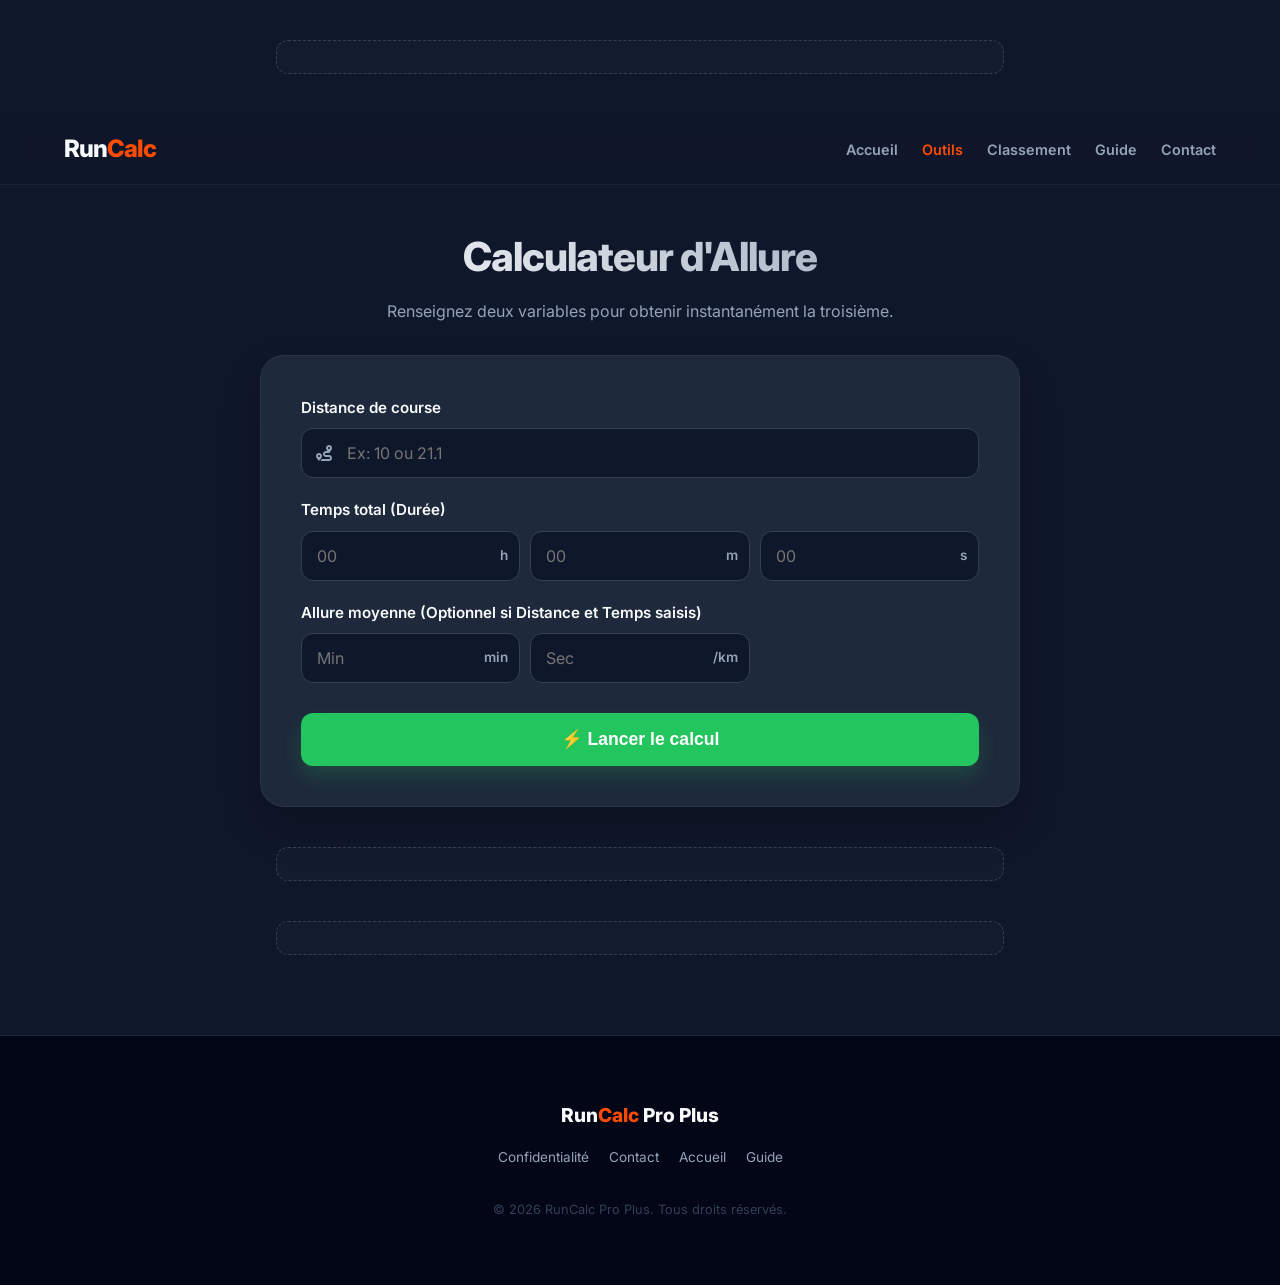
==== index.html @ 8fdcdc00 "Update index.html" ====
<!DOCTYPE html>
<html lang="fr">
<head>
    <meta charset="UTF-8">
    <meta name="viewport" content="width=device-width, initial-scale=1.0">
    <title>Calculateur d'Allure & Vitesse de Course | RunCalc Pro Plus</title>
    <meta name="description" content="Calculez instantanément votre allure de course (min/km), votre vitesse (km/h) et vos temps de passage du 5 km au marathon.">
    <link rel="preconnect" href="https://fonts.googleapis.com">
    <link rel="preconnect" href="https://fonts.gstatic.com" crossorigin>
    <link href="https://fonts.googleapis.com/css2?family=Inter:wght@400;600;800&display=swap" rel="stylesheet">
    <link rel="stylesheet" href="https://cdnjs.cloudflare.com/ajax/libs/font-awesome/6.5.1/css/all.min.css">
    
    <style>
        :root {
            --strava-orange: #FC4C02;
            --emerald: #22c55e;
            --slate-950: #0f172a;
            --slate-900: #1e293b;
            --slate-800: #334155;
            --slate-700: #475569;
            --slate-400: #94a3b8;
            --slate-50: #f8fafc;
            --glass: rgba(15, 23, 42, 0.8);
        }

        * {
            box-sizing: border-box;
            margin: 0;
            padding: 0;
        }

        body {
            font-family: 'Inter', sans-serif;
            background-color: var(--slate-950);
            color: var(--slate-50);
            line-height: 1.6;
            overflow-x: hidden;
        }

        /* --- NAVIGATION --- */
        nav {
            display: flex;
            justify-content: space-between;
            align-items: center;
            padding: 1rem 5%;
            background: var(--glass);
            backdrop-filter: blur(12px);
            border-bottom: 1px solid rgba(255, 255, 255, 0.05);
            position: sticky;
            top: 0;
            z-index: 1000;
        }

        .logo {
            font-size: 1.5rem;
            font-weight: 800;
            letter-spacing: -1px;
            cursor: pointer;
        }
        .logo span { color: var(--strava-orange); }

        .nav-links {
            display: flex;
            gap: 1.5rem;
        }

        .nav-links a {
            color: var(--slate-400);
            text-decoration: none;
            font-size: 0.9rem;
            font-weight: 600;
            transition: all 0.3s ease;
        }

        .nav-links a:hover, .nav-links a.active { color: var(--strava-orange); }

        /* --- CONTAINER PRINCIPAL --- */
        .container {
            max-width: 800px;
            margin: 40px auto;
            padding: 0 20px;
        }

        .page-header {
            text-align: center;
            margin-bottom: 30px;
        }

        .page-header h1 {
            font-size: 2.5rem;
            font-weight: 800;
            letter-spacing: -1px;
            margin-bottom: 10px;
            background: linear-gradient(to right, #fff, #94a3b8);
            -webkit-background-clip: text;
            -webkit-text-fill-color: transparent;
        }

        .page-header p {
            color: var(--slate-400);
        }

        /* --- CALCULATEUR CARD --- */
        .calc-card {
            background: var(--slate-900);
            padding: 2.5rem;
            border-radius: 24px;
            border: 1px solid rgba(255, 255, 255, 0.05);
            box-shadow: 0 20px 40px rgba(0, 0, 0, 0.2);
        }

        .form-group {
            margin-bottom: 20px;
        }

        .form-group label {
            display: block;
            font-weight: 600;
            margin-bottom: 8px;
            color: var(--slate-50);
            font-size: 0.95rem;
        }

        .input-wrapper {
            position: relative;
            display: flex;
            align-items: center;
        }

        .input-wrapper i {
            position: absolute;
            left: 15px;
            color: var(--slate-400);
        }

        .form-control {
            width: 100%;
            padding: 14px 14px 14px 45px;
            background: var(--slate-950);
            border: 1px solid var(--slate-800);
            border-radius: 12px;
            color: white;
            font-size: 1rem;
            font-family: inherit;
            transition: all 0.3s ease;
        }

        .form-control:focus {
            outline: none;
            border-color: var(--strava-orange);
            box-shadow: 0 0 0 3px rgba(252, 76, 2, 0.15);
        }

        .time-inputs {
            display: grid;
            grid-template-columns: repeat(3, 1fr);
            gap: 10px;
        }

        .time-box {
            position: relative;
        }

        .time-box input {
            padding-left: 15px;
        }

        .time-box span {
            position: absolute;
            right: 12px;
            top: 50%;
            transform: translateY(-50%);
            font-size: 0.85rem;
            color: var(--slate-400);
            font-weight: 600;
        }

        .btn-calc {
            width: 100%;
            padding: 16px;
            background: var(--emerald);
            color: white;
            border: none;
            border-radius: 12px;
            font-size: 1.1rem;
            font-weight: 700;
            cursor: pointer;
            transition: all 0.3s ease;
            box-shadow: 0 10px 20px rgba(34, 197, 94, 0.2);
            margin-top: 10px;
        }

        .btn-calc:hover {
            transform: translateY(-2px);
            box-shadow: 0 15px 25px rgba(34, 197, 94, 0.3);
        }

        /* --- RESULTATS --- */
        .results-box {
            margin-top: 30px;
            padding-top: 25px;
            border-top: 1px solid var(--slate-800);
            display: none;
        }

        .results-box.active {
            display: block;
            animation: fadeIn 0.5s ease-out;
        }

        @keyframes fadeIn {
            from { opacity: 0; transform: translateY(10px); }
            to { opacity: 1; transform: translateY(0); }
        }

        .results-title {
            font-size: 1.2rem;
            font-weight: 700;
            margin-bottom: 15px;
            color: var(--strava-orange);
            display: flex;
            align-items: center;
            gap: 8px;
        }

        .results-grid {
            display: grid;
            grid-template-columns: 1fr 1fr;
            gap: 15px;
        }

        .result-card {
            background: var(--slate-950);
            padding: 15px;
            border-radius: 14px;
            border: 1px solid rgba(255, 255, 255, 0.02);
            text-align: center;
        }

        .result-card .label {
            font-size: 0.85rem;
            color: var(--slate-400);
            margin-bottom: 5px;
        }

        .result-card .value {
            font-size: 1.6rem;
            font-weight: 800;
            color: white;
        }

        .result-card .value span {
            font-size: 0.9rem;
            color: var(--slate-400);
            font-weight: 400;
        }

        /* --- PUBLICITÉS INTEGRÉES --- */
        .ad-slot {
            margin: 2.5rem auto;
            text-align: center;
            padding: 1rem;
            background: rgba(255, 255, 255, 0.02);
            border: 1px dashed var(--slate-800);
            border-radius: 12px;
            max-width: 728px;
        }

        /* --- FOOTER --- */
        footer {
            margin-top: 5rem;
            padding: 4rem 20px;
            background: #020617;
            text-align: center;
            border-top: 1px solid var(--slate-900);
        }

        .footer-logo {
            font-size: 1.2rem;
            font-weight: 800;
            margin-bottom: 1rem;
        }
        .footer-logo span { color: var(--strava-orange); }

        .footer-links {
            display: flex;
            justify-content: center;
            gap: 20px;
            flex-wrap: wrap;
            margin-bottom: 2rem;
        }

        .footer-links a {
            color: var(--slate-400);
            text-decoration: none;
            font-size: 0.85rem;
        }

        .footer-links a:hover { color: white; }

        .copyright {
            font-size: 0.8rem;
            color: var(--slate-800);
        }
    </style>
</head>

<body>
    <div class="ad-slot">
        <script async src="https://pagead2.googlesyndication.com/pagead/js/adsbygoogle.js?client=ca-pub-9530999475279577" crossorigin="anonymous"></script>
        <ins class="adsbygoogle" style="display:block" data-ad-client="ca-pub-9530999475279577" data-ad-slot="5943686303" data-ad-format="auto" data-full-width-responsive="true"></ins>
        <script>(adsbygoogle = window.adsbygoogle || []).push({});</script>
    </div>

    <nav>
        <div class="logo" onclick="window.location.href='index.html'">Run<span>Calc</span></div>
        <div class="nav-links">
            <a href="index.html">Accueil</a>
            <a href="runcalc.html" class="active">Outils</a>
            <a href="temps.html">Classement</a>
            <a href="running-guide.html">Guide</a>
            <a href="contact.html">Contact</a>
        </div>
    </nav>

    <div class="container">
        <div class="page-header">
            <h1>Calculateur d'Allure</h1>
            <p>Renseignez deux variables pour obtenir instantanément la troisième.</p>
        </div>

        <div class="calc-card">
            <div class="form-group">
                <label for="distance">Distance de course</label>
                <div class="input-wrapper">
                    <i class="fa-solid fa-route"></i>
                    <input type="number" id="distance" step="0.01" class="form-control" placeholder="Ex: 10 ou 21.1">
                </div>
            </div>

            <div class="form-group">
                <label>Temps total (Durée)</label>
                <div class="time-inputs">
                    <div class="time-box">
                        <input type="number" id="hours" min="0" class="form-control" placeholder="00">
                        <span>h</span>
                    </div>
                    <div class="time-box">
                        <input type="number" id="minutes" min="0" max="59" class="form-control" placeholder="00">
                        <span>m</span>
                    </div>
                    <div class="time-box">
                        <input type="number" id="seconds" min="0" max="59" class="form-control" placeholder="00">
                        <span>s</span>
                    </div>
                </div>
            </div>

            <div class="form-group">
                <label>Allure moyenne (Optionnel si Distance et Temps saisis)</label>
                <div class="time-inputs">
                    <div class="time-box" style="grid-column: span 1.5;">
                        <input type="number" id="paceMin" min="0" class="form-control" placeholder="Min">
                        <span>min</span>
                    </div>
                    <div class="time-box" style="grid-column: span 1.5;">
                        <input type="number" id="paceSec" min="0" max="59" class="form-control" placeholder="Sec">
                        <span>/km</span>
                    </div>
                </div>
            </div>

            <button class="btn-calc" onclick="calculateRunningData()">⚡ Lancer le calcul</button>

            <div class="results-box" id="resultsBox">
                <div class="results-title"><i class="fa-solid fa-square-poll-vertical"></i> Vos Analyses de Course</div>
                <div class="results-grid">
                    <div class="result-card">
                        <div class="label">Vitesse Moyenne</div>
                        <div class="value" id="resSpeed">- <span>km/h</span></div>
                    </div>
                    <div class="result-card">
                        <div class="label">Allure Exacte</div>
                        <div class="value" id="resPace">- <span>/km</span></div>
                    </div>
                </div>
            </div>
        </div>
    </div>

    <div class="ad-slot">
        <ins class="adsbygoogle" style="display:block" data-ad-client="ca-pub-9530999475279577" data-ad-slot="3976528740" data-ad-format="auto" data-full-width-responsive="true"></ins>
        <script>(adsbygoogle = window.adsbygoogle || []).push({});</script>
    </div>

    <div class="ad-slot">
        <ins class="adsbygoogle" style="display:block" data-ad-client="ca-pub-9530999475279577" data-ad-slot="3125951274" data-ad-format="auto" data-full-width-responsive="true"></ins>
        <script>(adsbygoogle = window.adsbygoogle || []).push({});</script>
    </div>

    <footer>
        <div class="footer-logo">Run<span>Calc</span> Pro Plus</div>
        <div class="footer-links">
            <a href="confidentialite.html">Confidentialité</a>
            <a href="contact.html">Contact</a>
            <a href="index.html">Accueil</a>
            <a href="running-guide.html">Guide</a>
        </div>
        <p class="copyright">© 2026 RunCalc Pro Plus. Tous droits réservés.</p>
    </footer>

    <script>
        function calculateRunningData() {
            const distance = parseFloat(document.getElementById('distance').value);
            const h = parseInt(document.getElementById('hours').value) || 0;
            const m = parseInt(document.getElementById('minutes').value) || 0;
            const s = parseInt(document.getElementById('seconds').value) || 0;
            
            const pMin = parseInt(document.getElementById('paceMin').value) || 0;
            const pSec = parseInt(document.getElementById('paceSec').value) || 0;

            const totalSeconds = (h * 3600) + (m * 60) + s;
            const paceInSeconds = (pMin * 60) + pSec;

            let finalSpeed = 0;
            let finalPaceStr = "";

            // Cas 1 : Calcul de l'allure et de la vitesse à partir du Temps et de la Distance
            if (distance > 0 && totalSeconds > 0) {
                const speed = (distance / (totalSeconds / 3600));
                const secondsPerKm = totalSeconds / distance;
                const minPart = Math.floor(secondsPerKm / 60);
                const secPart = Math.round(secondsPerKm % 60).toString().padStart(2, '0');

                finalSpeed = speed.toFixed(2);
                finalPaceStr = `${minPart}:${secPart}`;
            } 
            // Cas 2 : Calcul du temps à partir de la distance et de l'allure
            else if (distance > 0 && paceInSeconds > 0) {
                const calculatedSeconds = distance * paceInSeconds;
                const speed = 3600 / paceInSeconds;

                const resH = Math.floor(calculatedSeconds / 3600);
                const resM = Math.floor((calculatedSeconds % 3600) / 60);
                const resS = Math.round(calculatedSeconds % 60);

                document.getElementById('hours').value = resH || "";
                document.getElementById('minutes').value = resM || "";
                document.getElementById('seconds').value = resS || "";

                finalSpeed = speed.toFixed(2);
                finalPaceStr = `${pMin}:${pSec.toString().padStart(2, '0')}`;
            }
            // Cas 3 : Calcul de la distance à partir du temps et de l'allure
            else if (totalSeconds > 0 && paceInSeconds > 0) {
                const calculatedDist = totalSeconds / paceInSeconds;
                const speed = 3600 / paceInSeconds;

                document.getElementById('distance').value = calculatedDist.toFixed(2);
                finalSpeed = speed.toFixed(2);
                finalPaceStr = `${pMin}:${pSec.toString().padStart(2, '0')}`;
            } else {
                alert("Veuillez remplir au moins deux critères (ex: Distance et Temps).");
                return;
            }

            // Affichage des résultats dynamiques
            document.getElementById('resSpeed').innerHTML = `${finalSpeed} <span>km/h</span>`;
            document.getElementById('resPace').innerHTML = `${finalPaceStr} <span>min/km</span>`;
            document.getElementById('resultsBox').classList.add('active');
        }
    </script>
</body>
</html>
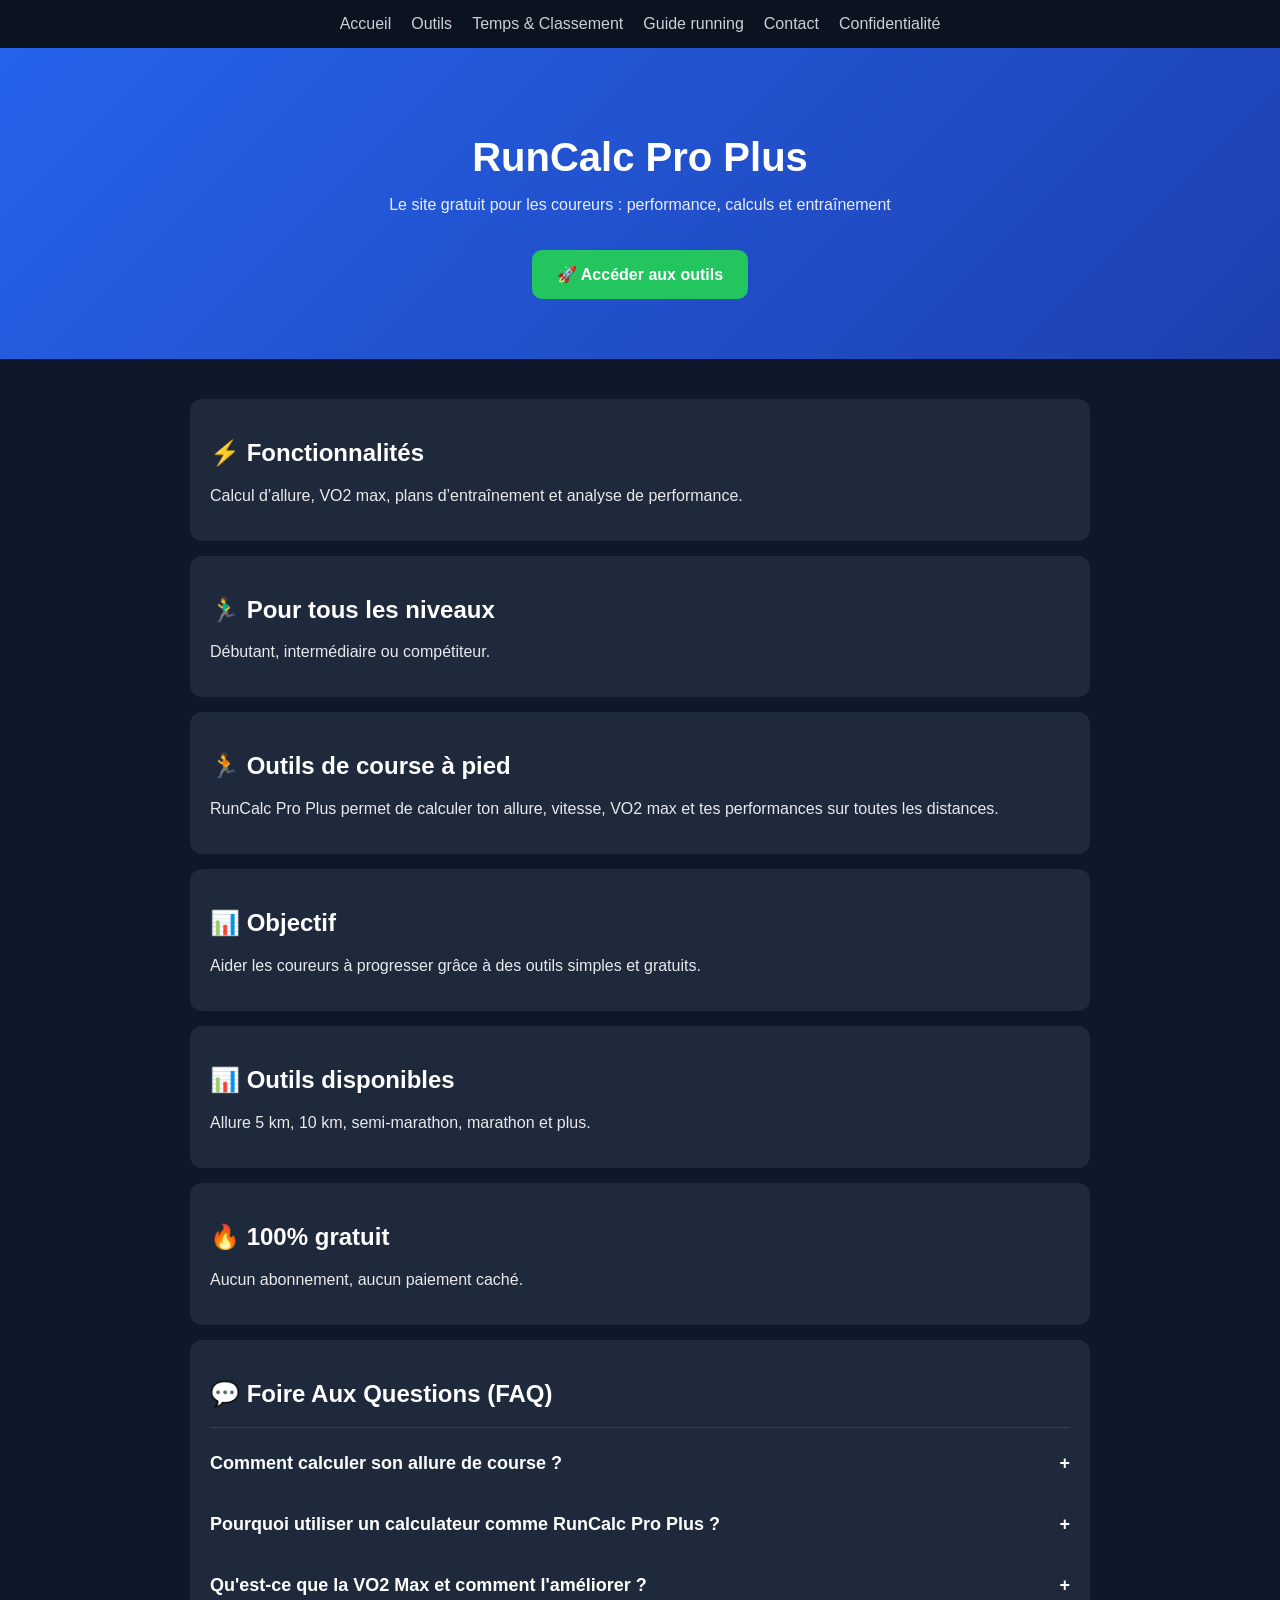
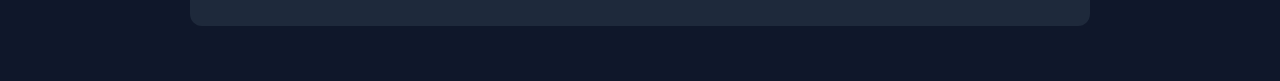
==== commit a0dec0c4: "Update index.html" ====
--- a/index.html
+++ b/index.html
@@ -1,474 +1,218 @@
 <!DOCTYPE html>
 <html lang="fr">
+
 <head>
-    <meta charset="UTF-8">
-    <meta name="viewport" content="width=device-width, initial-scale=1.0">
-    <title>Calculateur d'Allure & Vitesse de Course | RunCalc Pro Plus</title>
-    <meta name="description" content="Calculez instantanément votre allure de course (min/km), votre vitesse (km/h) et vos temps de passage du 5 km au marathon.">
-    <link rel="preconnect" href="https://fonts.googleapis.com">
-    <link rel="preconnect" href="https://fonts.gstatic.com" crossorigin>
-    <link href="https://fonts.googleapis.com/css2?family=Inter:wght@400;600;800&display=swap" rel="stylesheet">
-    <link rel="stylesheet" href="https://cdnjs.cloudflare.com/ajax/libs/font-awesome/6.5.1/css/all.min.css">
-    
-    <style>
-        :root {
-            --strava-orange: #FC4C02;
-            --emerald: #22c55e;
-            --slate-950: #0f172a;
-            --slate-900: #1e293b;
-            --slate-800: #334155;
-            --slate-700: #475569;
-            --slate-400: #94a3b8;
-            --slate-50: #f8fafc;
-            --glass: rgba(15, 23, 42, 0.8);
-        }
-
-        * {
-            box-sizing: border-box;
-            margin: 0;
-            padding: 0;
-        }
-
-        body {
-            font-family: 'Inter', sans-serif;
-            background-color: var(--slate-950);
-            color: var(--slate-50);
-            line-height: 1.6;
-            overflow-x: hidden;
-        }
-
-        /* --- NAVIGATION --- */
-        nav {
-            display: flex;
-            justify-content: space-between;
-            align-items: center;
-            padding: 1rem 5%;
-            background: var(--glass);
-            backdrop-filter: blur(12px);
-            border-bottom: 1px solid rgba(255, 255, 255, 0.05);
-            position: sticky;
-            top: 0;
-            z-index: 1000;
-        }
-
-        .logo {
-            font-size: 1.5rem;
-            font-weight: 800;
-            letter-spacing: -1px;
-            cursor: pointer;
-        }
-        .logo span { color: var(--strava-orange); }
-
-        .nav-links {
-            display: flex;
-            gap: 1.5rem;
-        }
-
-        .nav-links a {
-            color: var(--slate-400);
-            text-decoration: none;
-            font-size: 0.9rem;
-            font-weight: 600;
-            transition: all 0.3s ease;
-        }
-
-        .nav-links a:hover, .nav-links a.active { color: var(--strava-orange); }
-
-        /* --- CONTAINER PRINCIPAL --- */
-        .container {
-            max-width: 800px;
-            margin: 40px auto;
-            padding: 0 20px;
-        }
-
-        .page-header {
-            text-align: center;
-            margin-bottom: 30px;
-        }
-
-        .page-header h1 {
-            font-size: 2.5rem;
-            font-weight: 800;
-            letter-spacing: -1px;
-            margin-bottom: 10px;
-            background: linear-gradient(to right, #fff, #94a3b8);
-            -webkit-background-clip: text;
-            -webkit-text-fill-color: transparent;
-        }
-
-        .page-header p {
-            color: var(--slate-400);
-        }
-
-        /* --- CALCULATEUR CARD --- */
-        .calc-card {
-            background: var(--slate-900);
-            padding: 2.5rem;
-            border-radius: 24px;
-            border: 1px solid rgba(255, 255, 255, 0.05);
-            box-shadow: 0 20px 40px rgba(0, 0, 0, 0.2);
-        }
-
-        .form-group {
-            margin-bottom: 20px;
-        }
-
-        .form-group label {
-            display: block;
-            font-weight: 600;
-            margin-bottom: 8px;
-            color: var(--slate-50);
-            font-size: 0.95rem;
-        }
-
-        .input-wrapper {
-            position: relative;
-            display: flex;
-            align-items: center;
-        }
-
-        .input-wrapper i {
-            position: absolute;
-            left: 15px;
-            color: var(--slate-400);
-        }
-
-        .form-control {
-            width: 100%;
-            padding: 14px 14px 14px 45px;
-            background: var(--slate-950);
-            border: 1px solid var(--slate-800);
-            border-radius: 12px;
-            color: white;
-            font-size: 1rem;
-            font-family: inherit;
-            transition: all 0.3s ease;
-        }
-
-        .form-control:focus {
-            outline: none;
-            border-color: var(--strava-orange);
-            box-shadow: 0 0 0 3px rgba(252, 76, 2, 0.15);
-        }
-
-        .time-inputs {
-            display: grid;
-            grid-template-columns: repeat(3, 1fr);
-            gap: 10px;
-        }
-
-        .time-box {
-            position: relative;
-        }
-
-        .time-box input {
-            padding-left: 15px;
-        }
-
-        .time-box span {
-            position: absolute;
-            right: 12px;
-            top: 50%;
-            transform: translateY(-50%);
-            font-size: 0.85rem;
-            color: var(--slate-400);
-            font-weight: 600;
-        }
-
-        .btn-calc {
-            width: 100%;
-            padding: 16px;
-            background: var(--emerald);
-            color: white;
-            border: none;
-            border-radius: 12px;
-            font-size: 1.1rem;
-            font-weight: 700;
-            cursor: pointer;
-            transition: all 0.3s ease;
-            box-shadow: 0 10px 20px rgba(34, 197, 94, 0.2);
-            margin-top: 10px;
-        }
-
-        .btn-calc:hover {
-            transform: translateY(-2px);
-            box-shadow: 0 15px 25px rgba(34, 197, 94, 0.3);
-        }
-
-        /* --- RESULTATS --- */
-        .results-box {
-            margin-top: 30px;
-            padding-top: 25px;
-            border-top: 1px solid var(--slate-800);
-            display: none;
-        }
-
-        .results-box.active {
-            display: block;
-            animation: fadeIn 0.5s ease-out;
-        }
-
-        @keyframes fadeIn {
-            from { opacity: 0; transform: translateY(10px); }
-            to { opacity: 1; transform: translateY(0); }
-        }
-
-        .results-title {
-            font-size: 1.2rem;
-            font-weight: 700;
-            margin-bottom: 15px;
-            color: var(--strava-orange);
-            display: flex;
-            align-items: center;
-            gap: 8px;
-        }
-
-        .results-grid {
-            display: grid;
-            grid-template-columns: 1fr 1fr;
-            gap: 15px;
-        }
-
-        .result-card {
-            background: var(--slate-950);
-            padding: 15px;
-            border-radius: 14px;
-            border: 1px solid rgba(255, 255, 255, 0.02);
-            text-align: center;
-        }
-
-        .result-card .label {
-            font-size: 0.85rem;
-            color: var(--slate-400);
-            margin-bottom: 5px;
-        }
-
-        .result-card .value {
-            font-size: 1.6rem;
-            font-weight: 800;
-            color: white;
-        }
-
-        .result-card .value span {
-            font-size: 0.9rem;
-            color: var(--slate-400);
-            font-weight: 400;
-        }
-
-        /* --- PUBLICITÉS INTEGRÉES --- */
-        .ad-slot {
-            margin: 2.5rem auto;
-            text-align: center;
-            padding: 1rem;
-            background: rgba(255, 255, 255, 0.02);
-            border: 1px dashed var(--slate-800);
-            border-radius: 12px;
-            max-width: 728px;
-        }
-
-        /* --- FOOTER --- */
-        footer {
-            margin-top: 5rem;
-            padding: 4rem 20px;
-            background: #020617;
-            text-align: center;
-            border-top: 1px solid var(--slate-900);
-        }
-
-        .footer-logo {
-            font-size: 1.2rem;
-            font-weight: 800;
-            margin-bottom: 1rem;
-        }
-        .footer-logo span { color: var(--strava-orange); }
-
-        .footer-links {
-            display: flex;
-            justify-content: center;
-            gap: 20px;
-            flex-wrap: wrap;
-            margin-bottom: 2rem;
-        }
-
-        .footer-links a {
-            color: var(--slate-400);
-            text-decoration: none;
-            font-size: 0.85rem;
-        }
-
-        .footer-links a:hover { color: white; }
-
-        .copyright {
-            font-size: 0.8rem;
-            color: var(--slate-800);
-        }
-    </style>
+<meta charset="UTF-8">
+<meta name="viewport" content="width=device-width, initial-scale=1.0">
+
+<title>Calcul allure running 5 km, 10 km, semi-marathon - VO2 max & entraînement | RunCalc Pro Plus</title>
+
+<meta name="description" content="RunCalc Pro Plus : calcule ton allure, vitesse, VO2 max, temps sur 5 km, 10 km, semi-marathon et marathon. Outils gratuits pour coureurs.">
+
+<meta name="keywords" content="running, allure course, 5 km, 10 km, semi marathon, marathon, VO2 max">
+
+<meta name="author" content="RunCalc Pro Plus">
+
+<meta property="og:title" content="RunCalc Pro Plus">
+<meta property="og:description" content="Outils gratuits pour coureurs : allure, vitesse, VO2 max">
+<meta property="og:type" content="website">
+
+<link rel="canonical" href="https://runcalcfr.github.io/">
+
+<script async src="https://pagead2.googlesyndication.com/pagead/js/adsbygoogle.js?client=ca-pub-9530999475279577"
+crossorigin="anonymous"></script>
+
+<ins class="adsbygoogle"
+     style="display:block"
+     data-ad-client="ca-pub-9530999475279577"
+     data-ad-slot="5943686303"
+     data-ad-format="auto"
+     data-full-width-responsive="true"></ins>
+
+<script>
+     (adsbygoogle = window.adsbygoogle || []).push({});
+</script>
+
+<style>
+body{
+font-family: Arial;
+margin:0;
+background:#0f172a;
+color:white;
+}
+
+header{
+padding:60px 20px;
+text-align:center;
+background:linear-gradient(135deg,#2563eb,#1e40af);
+}
+
+h1{font-size:40px;margin-bottom:10px;}
+p{opacity:0.9}
+
+.btn{
+display:inline-block;
+margin-top:20px;
+padding:15px 25px;
+background:#22c55e;
+color:white;
+text-decoration:none;
+border-radius:10px;
+font-weight:bold;
+}
+
+section{
+padding:40px 20px;
+max-width:900px;
+margin:auto;
+}
+
+.card{
+background:#1e293b;
+padding:20px;
+border-radius:12px;
+margin-bottom:15px;
+}
+
+nav{
+display:flex;
+justify-content:center;
+gap:20px;
+padding:15px;
+background:#0b1220;
+position:sticky;
+top:0;
+}
+
+nav a{
+color:white;
+text-decoration:none;
+opacity:0.8;
+}
+
+nav a:hover{
+opacity:1;
+}
+
+/* Style simple et propre pour la FAQ sans casser ton site */
+.faq-btn {
+width: 100%;
+background: none;
+border: none;
+color: white;
+text-align: left;
+font-size: 18px;
+font-weight: bold;
+padding: 10px 0;
+cursor: pointer;
+display: flex;
+justify-content: space-between;
+}
+.faq-content {
+max-height: 0;
+overflow: hidden;
+transition: max-height 0.2s ease-out;
+color: #cbd5e1;
+margin-top: 5px;
+}
+</style>
+
 </head>
 
 <body>
-    <div class="ad-slot">
-        <script async src="https://pagead2.googlesyndication.com/pagead/js/adsbygoogle.js?client=ca-pub-9530999475279577" crossorigin="anonymous"></script>
-        <ins class="adsbygoogle" style="display:block" data-ad-client="ca-pub-9530999475279577" data-ad-slot="5943686303" data-ad-format="auto" data-full-width-responsive="true"></ins>
-        <script>(adsbygoogle = window.adsbygoogle || []).push({});</script>
-    </div>
-
-    <nav>
-        <div class="logo" onclick="window.location.href='index.html'">Run<span>Calc</span></div>
-        <div class="nav-links">
-            <a href="index.html">Accueil</a>
-            <a href="runcalc.html" class="active">Outils</a>
-            <a href="temps.html">Classement</a>
-            <a href="running-guide.html">Guide</a>
-            <a href="contact.html">Contact</a>
-        </div>
-    </nav>
-
-    <div class="container">
-        <div class="page-header">
-            <h1>Calculateur d'Allure</h1>
-            <p>Renseignez deux variables pour obtenir instantanément la troisième.</p>
-        </div>
-
-        <div class="calc-card">
-            <div class="form-group">
-                <label for="distance">Distance de course</label>
-                <div class="input-wrapper">
-                    <i class="fa-solid fa-route"></i>
-                    <input type="number" id="distance" step="0.01" class="form-control" placeholder="Ex: 10 ou 21.1">
-                </div>
-            </div>
-
-            <div class="form-group">
-                <label>Temps total (Durée)</label>
-                <div class="time-inputs">
-                    <div class="time-box">
-                        <input type="number" id="hours" min="0" class="form-control" placeholder="00">
-                        <span>h</span>
-                    </div>
-                    <div class="time-box">
-                        <input type="number" id="minutes" min="0" max="59" class="form-control" placeholder="00">
-                        <span>m</span>
-                    </div>
-                    <div class="time-box">
-                        <input type="number" id="seconds" min="0" max="59" class="form-control" placeholder="00">
-                        <span>s</span>
-                    </div>
-                </div>
-            </div>
-
-            <div class="form-group">
-                <label>Allure moyenne (Optionnel si Distance et Temps saisis)</label>
-                <div class="time-inputs">
-                    <div class="time-box" style="grid-column: span 1.5;">
-                        <input type="number" id="paceMin" min="0" class="form-control" placeholder="Min">
-                        <span>min</span>
-                    </div>
-                    <div class="time-box" style="grid-column: span 1.5;">
-                        <input type="number" id="paceSec" min="0" max="59" class="form-control" placeholder="Sec">
-                        <span>/km</span>
-                    </div>
-                </div>
-            </div>
-
-            <button class="btn-calc" onclick="calculateRunningData()">⚡ Lancer le calcul</button>
-
-            <div class="results-box" id="resultsBox">
-                <div class="results-title"><i class="fa-solid fa-square-poll-vertical"></i> Vos Analyses de Course</div>
-                <div class="results-grid">
-                    <div class="result-card">
-                        <div class="label">Vitesse Moyenne</div>
-                        <div class="value" id="resSpeed">- <span>km/h</span></div>
-                    </div>
-                    <div class="result-card">
-                        <div class="label">Allure Exacte</div>
-                        <div class="value" id="resPace">- <span>/km</span></div>
-                    </div>
-                </div>
-            </div>
-        </div>
-    </div>
-
-    <div class="ad-slot">
-        <ins class="adsbygoogle" style="display:block" data-ad-client="ca-pub-9530999475279577" data-ad-slot="3976528740" data-ad-format="auto" data-full-width-responsive="true"></ins>
-        <script>(adsbygoogle = window.adsbygoogle || []).push({});</script>
-    </div>
-
-    <div class="ad-slot">
-        <ins class="adsbygoogle" style="display:block" data-ad-client="ca-pub-9530999475279577" data-ad-slot="3125951274" data-ad-format="auto" data-full-width-responsive="true"></ins>
-        <script>(adsbygoogle = window.adsbygoogle || []).push({});</script>
-    </div>
-
-    <footer>
-        <div class="footer-logo">Run<span>Calc</span> Pro Plus</div>
-        <div class="footer-links">
-            <a href="confidentialite.html">Confidentialité</a>
-            <a href="contact.html">Contact</a>
-            <a href="index.html">Accueil</a>
-            <a href="running-guide.html">Guide</a>
-        </div>
-        <p class="copyright">© 2026 RunCalc Pro Plus. Tous droits réservés.</p>
-    </footer>
-
-    <script>
-        function calculateRunningData() {
-            const distance = parseFloat(document.getElementById('distance').value);
-            const h = parseInt(document.getElementById('hours').value) || 0;
-            const m = parseInt(document.getElementById('minutes').value) || 0;
-            const s = parseInt(document.getElementById('seconds').value) || 0;
-            
-            const pMin = parseInt(document.getElementById('paceMin').value) || 0;
-            const pSec = parseInt(document.getElementById('paceSec').value) || 0;
-
-            const totalSeconds = (h * 3600) + (m * 60) + s;
-            const paceInSeconds = (pMin * 60) + pSec;
-
-            let finalSpeed = 0;
-            let finalPaceStr = "";
-
-            // Cas 1 : Calcul de l'allure et de la vitesse à partir du Temps et de la Distance
-            if (distance > 0 && totalSeconds > 0) {
-                const speed = (distance / (totalSeconds / 3600));
-                const secondsPerKm = totalSeconds / distance;
-                const minPart = Math.floor(secondsPerKm / 60);
-                const secPart = Math.round(secondsPerKm % 60).toString().padStart(2, '0');
-
-                finalSpeed = speed.toFixed(2);
-                finalPaceStr = `${minPart}:${secPart}`;
-            } 
-            // Cas 2 : Calcul du temps à partir de la distance et de l'allure
-            else if (distance > 0 && paceInSeconds > 0) {
-                const calculatedSeconds = distance * paceInSeconds;
-                const speed = 3600 / paceInSeconds;
-
-                const resH = Math.floor(calculatedSeconds / 3600);
-                const resM = Math.floor((calculatedSeconds % 3600) / 60);
-                const resS = Math.round(calculatedSeconds % 60);
-
-                document.getElementById('hours').value = resH || "";
-                document.getElementById('minutes').value = resM || "";
-                document.getElementById('seconds').value = resS || "";
-
-                finalSpeed = speed.toFixed(2);
-                finalPaceStr = `${pMin}:${pSec.toString().padStart(2, '0')}`;
-            }
-            // Cas 3 : Calcul de la distance à partir du temps et de l'allure
-            else if (totalSeconds > 0 && paceInSeconds > 0) {
-                const calculatedDist = totalSeconds / paceInSeconds;
-                const speed = 3600 / paceInSeconds;
-
-                document.getElementById('distance').value = calculatedDist.toFixed(2);
-                finalSpeed = speed.toFixed(2);
-                finalPaceStr = `${pMin}:${pSec.toString().padStart(2, '0')}`;
-            } else {
-                alert("Veuillez remplir au moins deux critères (ex: Distance et Temps).");
-                return;
-            }
-
-            // Affichage des résultats dynamiques
-            document.getElementById('resSpeed').innerHTML = `${finalSpeed} <span>km/h</span>`;
-            document.getElementById('resPace').innerHTML = `${finalPaceStr} <span>min/km</span>`;
-            document.getElementById('resultsBox').classList.add('active');
-        }
-    </script>
-</body>
-</html>
+<script async src="https://pagead2.googlesyndication.com/pagead/js/adsbygoogle.js?client=ca-pub-9530999475279577"
+     crossorigin="anonymous"></script>
+
+<ins class="adsbygoogle"
+     style="display:block"
+     data-ad-client="ca-pub-9530999475279577"
+     data-ad-slot="3976528740"
+     data-ad-format="auto"
+     data-full-width-responsive="true"></ins>
+
+<script>
+     (adsbygoogle = window.adsbygoogle || []).push({});
+</script>
+
+<nav>
+  <a href="index.html">Accueil</a>
+  <a href="runcalc.html">Outils</a>
+  <a href="temps.html">Temps & Classement</a>
+  <a href="running-guide.html">Guide running</a>
+  <a href="contact.html">Contact</a>
+  <a href="confidentialite.html">Confidentialité</a>
+</nav>
+
+<header>
+<h1>RunCalc Pro Plus</h1>
+<p>Le site gratuit pour les coureurs : performance, calculs et entraînement</p>
+
+<a class="btn" href="runcalc.html">🚀 Accéder aux outils</a>
+</header>
+
+<section>
+<div class="card">
+<h2>⚡ Fonctionnalités</h2>
+<p>Calcul d’allure, VO2 max, plans d’entraînement et analyse de performance.</p>
+</div>
+
+<div class="card">
+<h2>🏃‍♂️ Pour tous les niveaux</h2>
+<p>Débutant, intermédiaire ou compétiteur.</p>
+</div>
+
+<div class="card">
+<h2>🏃 Outils de course à pied</h2>
+<p>
+RunCalc Pro Plus permet de calculer ton allure, vitesse, VO2 max et tes performances sur toutes les distances.
+</p>
+</div>
+
+<div class="card">
+<h2>📊 Objectif</h2>
+<p>
+Aider les coureurs à progresser grâce à des outils simples et gratuits.
+</p>
+</div>     
+
+<ins class="adsbygoogle"
+style="display:block"
+data-ad-client="ca-pub-9530999475279577"
+data-ad-slot="7452209090"
+data-ad-format="auto"
+data-full-width-responsive="true"></ins>
+<script>
+(adsbygoogle = window.adsbygoogle || []).push({});
+</script>
+
+<div class="card">
+<h2>📊 Outils disponibles</h2>
+<p>Allure 5 km, 10 km, semi-marathon, marathon et plus.</p>
+</div>
+
+<div class="card">
+<h2>🔥 100% gratuit</h2>
+<p>Aucun abonnement, aucun paiement caché.</p>
+</div>
+
+<div class="card">
+<h2>💬 Foire Aux Questions (FAQ)</h2>
+<hr style="border: 0; border-top: 1px solid #334155; margin: 15px 0;">
+
+<div style="margin-bottom: 15px;">
+  <button class="faq-btn">Comment calculer son allure de course ? <span>+</span></button>
+  <div class="faq-content">
+    <p>Pour calculer votre allure, divisez votre temps total de course par la distance parcourue. Notre outil en ligne fait ce calcul instantanément pour vous donner votre temps exact par kilomètre (min/km).</p>
+  </div>
+</div>
+
+<div style="margin-bottom: 15px;">
+  <button class="faq-btn">Pourquoi utiliser un calculateur comme RunCalc Pro Plus ? <span>+</span></button>
+  <div class="faq-content">
+    <p>RunCalc Pro Plus vous aide à planifier vos séances d'entraînement en définissant des allures précises pour le fractionné, l'endurance fondamentale ou vos objectifs sur 5 km, 10 km, semi-marathon et marathon.</p>
+  </div>
+</div>
+
+<div>
+  <button class="faq-btn">Qu'est-ce que la VO2 Max et comment l'améliorer ? <span>+</span></button>
+  <div class="faq-content
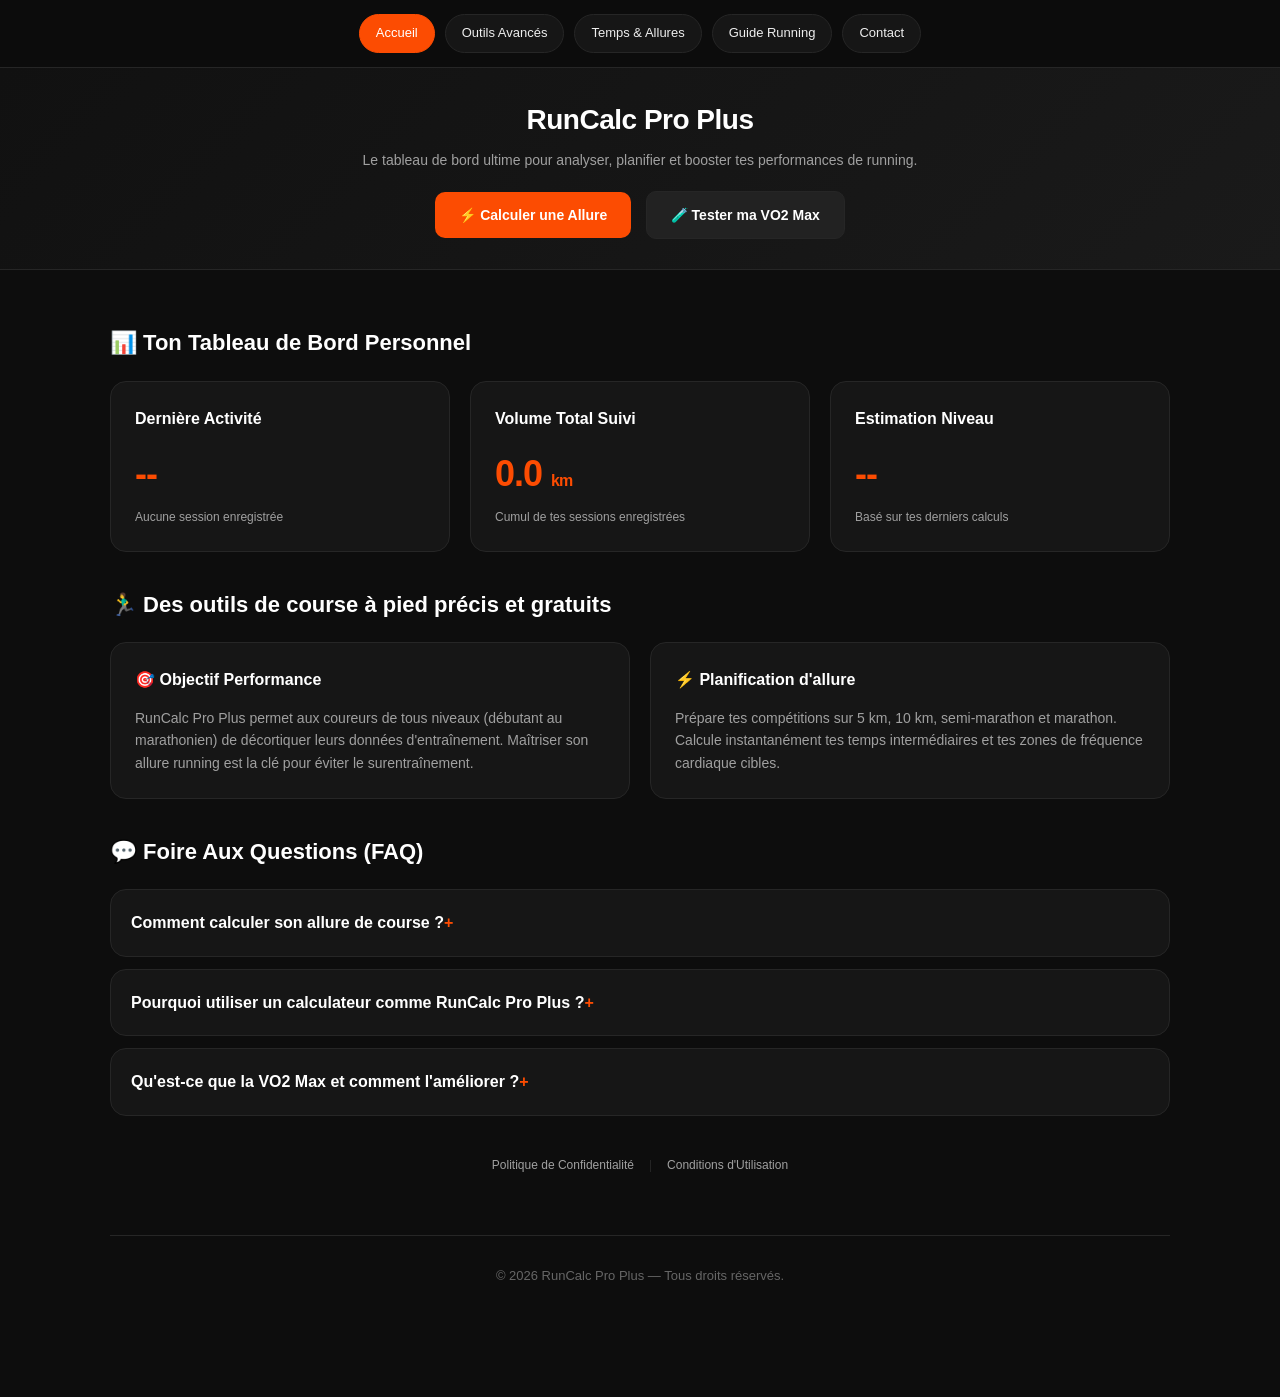
==== commit 83eeddd9: "Update index.html" ====
--- a/index.html
+++ b/index.html
@@ -1,218 +1,154 @@
 <!DOCTYPE html>
 <html lang="fr">
+<head>
+  <meta charset="UTF-8">
+  <meta name="viewport" content="width=device-width, initial-scale=1.0">
+  <title>Calcul allure running 5 km, 10 km, semi-marathon - VO2 max & entraînement | RunCalc Pro Plus</title>
+  <meta name="description" content="RunCalc Pro Plus : calcule ton allure, vitesse, VO2 max, temps sur 5 km, 10 km, semi-marathon et marathon. Outils gratuits pour coureurs.">
+  <meta name="keywords" content="running, allure course, 5 km, 10 km, semi marathon, marathon, VO2 max">
+  <meta name="author" content="RunCalc Pro Plus">
+  
+  <meta property="og:title" content="RunCalc Pro Plus">
+  <meta property="og:description" content="Outils gratuits pour coureurs : allure, vitesse, VO2 max">
+  <meta property="og:type" content="website">
+  <link rel="canonical" href="https://runcalcfr.github.io/">
 
-<head>
-<meta charset="UTF-8">
-<meta name="viewport" content="width=device-width, initial-scale=1.0">
+  <link rel="stylesheet" href="style.css">
 
-<title>Calcul allure running 5 km, 10 km, semi-marathon - VO2 max & entraînement | RunCalc Pro Plus</title>
+  <script async src="https://pagead2.googlesyndication.com/pagead/js/adsbygoogle.js?client=ca-pub-9530999475279577" crossorigin="anonymous"></script>
+</head>
+<body>
 
-<meta name="description" content="RunCalc Pro Plus : calcule ton allure, vitesse, VO2 max, temps sur 5 km, 10 km, semi-marathon et marathon. Outils gratuits pour coureurs.">
+  <nav>
+    <a href="index.html" class="active">Accueil</a>
+    <a href="executercalc.html">Outils Avancés</a>
+    <a href="temps.html">Temps & Allures</a>
+    <a href="guide-de-course.html">Guide Running</a>
+    <a href="contact.html">Contact</a>
+  </nav>
 
-<meta name="keywords" content="running, allure course, 5 km, 10 km, semi marathon, marathon, VO2 max">
+  <header>
+    <h1>RunCalc Pro Plus</h1>
+    <p>Le tableau de bord ultime pour analyser, planifier et booster tes performances de running.</p>
+    <div style="margin-top: 20px;">
+      <a href="temps.html" style="display:inline-block; padding:12px 24px; background:var(--orange); color:white; text-decoration:none; border-radius:10px; font-weight:600; font-size:14px; margin-right:10px;">⚡ Calculer une Allure</a>
+      <a href="executercalc.html" style="display:inline-block; padding:12px 24px; background:#222; color:white; text-decoration:none; border-radius:10px; font-weight:600; font-size:14px; border:1px solid var(--border);">🧪 Tester ma VO2 Max</a>
+    </div>
+  </header>
 
-<meta name="author" content="RunCalc Pro Plus">
+  <div class="container">
 
-<meta property="og:title" content="RunCalc Pro Plus">
-<meta property="og:description" content="Outils gratuits pour coureurs : allure, vitesse, VO2 max">
-<meta property="og:type" content="website">
+    <div class="ads">
+      <ins class="adsbygoogle" style="display:block" data-ad-client="ca-pub-9530999475279577" data-ad-slot="5943686303" data-ad-format="auto" data-full-width-responsive="true"></ins>
+      <script>(adsbygoogle = window.adsbygoogle || []).push({});</script>
+    </div>
 
-<link rel="canonical" href="https://runcalcfr.github.io/">
+    <h2 class="section-title">📊 Ton Tableau de Bord Personnel</h2>
+    <div class="grid">
+      <div class="card">
+        <h3>Dernière Activité</h3>
+        <div class="stat" id="dashLastRun">--</div>
+        <div class="label" id="dashLastDate">Aucune session enregistrée</div>
+      </div>
+      <div class="card">
+        <h3>Volume Total Suivi</h3>
+        <div class="stat" id="dashTotalKm">0.0 <span style="font-size:16px;">km</span></div>
+        <div class="label">Cumul de tes sessions enregistrées</div>
+      </div>
+      <div class="card">
+        <h3>Estimation Niveau</h3>
+        <div class="stat" id="dashLevel">--</div>
+        <div class="label">Basé sur tes derniers calculs</div>
+      </div>
+    </div>
 
-<script async src="https://pagead2.googlesyndication.com/pagead/js/adsbygoogle.js?client=ca-pub-9530999475279577"
-crossorigin="anonymous"></script>
+    <h2 class="section-title">🏃‍♂️ Des outils de course à pied précis et gratuits</h2>
+    <div class="grid">
+      <div class="card">
+        <h3>🎯 Objectif Performance</h3>
+        <p style="color:var(--text-muted); font-size:14px;">RunCalc Pro Plus permet aux coureurs de tous niveaux (débutant au marathonien) de décortiquer leurs données d'entraînement. Maîtriser son allure running est la clé pour éviter le surentraînement.</p>
+      </div>
+      <div class="card">
+        <h3>⚡ Planification d'allure</h3>
+        <p style="color:var(--text-muted); font-size:14px;">Prépare tes compétitions sur 5 km, 10 km, semi-marathon et marathon. Calcule instantanément tes temps intermédiaires et tes zones de fréquence cardiaque cibles.</p>
+      </div>
+    </div>
 
-<ins class="adsbygoogle"
-     style="display:block"
-     data-ad-client="ca-pub-9530999475279577"
-     data-ad-slot="5943686303"
-     data-ad-format="auto"
-     data-full-width-responsive="true"></ins>
+    <div class="ads">
+      <ins class="adsbygoogle" style="display:block" data-ad-client="ca-pub-9530999475279577" data-ad-slot="7452209090" data-ad-format="auto" data-full-width-responsive="true"></ins>
+      <script>(adsbygoogle = window.adsbygoogle || []).push({});</script>
+    </div>
 
-<script>
-     (adsbygoogle = window.adsbygoogle || []).push({});
-</script>
+    <h2 class="section-title">💬 Foire Aux Questions (FAQ)</h2>
+    <div style="margin-top:15px;">
+      <details class="card" style="margin-bottom:12px; padding:0;">
+        <summary style="padding:20px; font-weight:600; cursor:pointer; list-style:none; display:flex; justify-content:between; align-items:center; user-select:none;">
+          <span>Comment calculer son allure de course ?</span>
+          <span style="color:var(--orange);">+</span>
+        </summary>
+        <div style="padding: 0 20px 20px 20px; color: var(--text-muted); font-size: 14px;">
+          Pour calculer votre allure, divisez votre temps total de course par la distance parcourue. Notre outil en ligne fait ce calcul instantanément pour vous donner votre temps exact par kilomètre (min/km).
+        </div>
+      </details>
 
-<style>
-body{
-font-family: Arial;
-margin:0;
-background:#0f172a;
-color:white;
-}
+      <details class="card" style="margin-bottom:12px; padding:0;">
+        <summary style="padding:20px; font-weight:600; cursor:pointer; list-style:none; display:flex; justify-content:between; align-items:center; user-select:none;">
+          <span>Pourquoi utiliser un calculateur comme RunCalc Pro Plus ?</span>
+          <span style="color:var(--orange);">+</span>
+        </summary>
+        <div style="padding: 0 20px 20px 20px; color: var(--text-muted); font-size: 14px;">
+          RunCalc Pro Plus vous aide à planifier vos séances d'entraînement en définissant des allures précises pour le fractionné, l'endurance fondamentale ou vos objectifs sur 5 km, 10 km, semi-marathon et marathon.
+        </div>
+      </details>
 
-header{
-padding:60px 20px;
-text-align:center;
-background:linear-gradient(135deg,#2563eb,#1e40af);
-}
+      <details class="card" style="margin-bottom:12px; padding:0;">
+        <summary style="padding:20px; font-weight:600; cursor:pointer; list-style:none; display:flex; justify-content:between; align-items:center; user-select:none;">
+          <span>Qu'est-ce que la VO2 Max et comment l'améliorer ?</span>
+          <span style="color:var(--orange);">+</span>
+        </summary>
+        <div style="padding: 0 20px 20px 20px; color: var(--text-muted); font-size: 14px;">
+          La VO2 Max est le volume maximal d'oxygène que votre corps peut utiliser lors d'un effort. Vous pouvez l'améliorer de manière significative en intégrant des séances de fractionné court (VMA) ou d'entraînements au seuil.
+        </div>
+      </details>
+    </div>
 
-h1{font-size:40px;margin-bottom:10px;}
-p{opacity:0.9}
+    <div style="text-align:center; margin-top:40px; display:flex; justify-content:center; gap:15px; font-size:12px;">
+      <a href="confidentialite.html" style="color:var(--text-muted); text-decoration:none;">Politique de Confidentialité</a>
+      <span style="color:var(--border);">|</span>
+      <a href="conditions.html" style="color:var(--text-muted); text-decoration:none;">Conditions d'Utilisation</a>
+    </div>
 
-.btn{
-display:inline-block;
-margin-top:20px;
-padding:15px 25px;
-background:#22c55e;
-color:white;
-text-decoration:none;
-border-radius:10px;
-font-weight:bold;
-}
+    <div class="footer">
+      © 2026 RunCalc Pro Plus — Tous droits réservés.
+    </div>
+  </div>
 
-section{
-padding:40px 20px;
-max-width:900px;
-margin:auto;
-}
+  <script>
+    document.addEventListener("DOMContentLoaded", function() {
+      let runs = JSON.parse(localStorage.getItem("runs") || "[]");
+      let history = JSON.parse(localStorage.getItem("history") || "[]");
 
-.card{
-background:#1e293b;
-padding:20px;
-border-radius:12px;
-margin-bottom:15px;
-}
+      if (runs.length > 0) {
+        let lastRun = runs[runs.length - 1];
+        document.getElementById("dashLastRun").innerText = lastRun.d + " km";
+        document.getElementById("dashLastDate").innerText = "Enregistré le " + lastRun.date;
+        
+        let total = runs.reduce((acc, curr) => acc + parseFloat(curr.d || 0), 0);
+        document.getElementById("dashTotalKm").innerHTML = total.toFixed(1) + " <span style='font-size:16px;'>km</span>";
+      }
 
-nav{
-display:flex;
-justify-content:center;
-gap:20px;
-padding:15px;
-background:#0b1220;
-position:sticky;
-top:0;
-}
-
-nav a{
-color:white;
-text-decoration:none;
-opacity:0.8;
-}
-
-nav a:hover{
-opacity:1;
-}
-
-/* Style simple et propre pour la FAQ sans casser ton site */
-.faq-btn {
-width: 100%;
-background: none;
-border: none;
-color: white;
-text-align: left;
-font-size: 18px;
-font-weight: bold;
-padding: 10px 0;
-cursor: pointer;
-display: flex;
-justify-content: space-between;
-}
-.faq-content {
-max-height: 0;
-overflow: hidden;
-transition: max-height 0.2s ease-out;
-color: #cbd5e1;
-margin-top: 5px;
-}
-</style>
-
-</head>
-
-<body>
-<script async src="https://pagead2.googlesyndication.com/pagead/js/adsbygoogle.js?client=ca-pub-9530999475279577"
-     crossorigin="anonymous"></script>
-
-<ins class="adsbygoogle"
-     style="display:block"
-     data-ad-client="ca-pub-9530999475279577"
-     data-ad-slot="3976528740"
-     data-ad-format="auto"
-     data-full-width-responsive="true"></ins>
-
-<script>
-     (adsbygoogle = window.adsbygoogle || []).push({});
-</script>
-
-<nav>
-  <a href="index.html">Accueil</a>
-  <a href="runcalc.html">Outils</a>
-  <a href="temps.html">Temps & Classement</a>
-  <a href="running-guide.html">Guide running</a>
-  <a href="contact.html">Contact</a>
-  <a href="confidentialite.html">Confidentialité</a>
-</nav>
-
-<header>
-<h1>RunCalc Pro Plus</h1>
-<p>Le site gratuit pour les coureurs : performance, calculs et entraînement</p>
-
-<a class="btn" href="runcalc.html">🚀 Accéder aux outils</a>
-</header>
-
-<section>
-<div class="card">
-<h2>⚡ Fonctionnalités</h2>
-<p>Calcul d’allure, VO2 max, plans d’entraînement et analyse de performance.</p>
-</div>
-
-<div class="card">
-<h2>🏃‍♂️ Pour tous les niveaux</h2>
-<p>Débutant, intermédiaire ou compétiteur.</p>
-</div>
-
-<div class="card">
-<h2>🏃 Outils de course à pied</h2>
-<p>
-RunCalc Pro Plus permet de calculer ton allure, vitesse, VO2 max et tes performances sur toutes les distances.
-</p>
-</div>
-
-<div class="card">
-<h2>📊 Objectif</h2>
-<p>
-Aider les coureurs à progresser grâce à des outils simples et gratuits.
-</p>
-</div>     
-
-<ins class="adsbygoogle"
-style="display:block"
-data-ad-client="ca-pub-9530999475279577"
-data-ad-slot="7452209090"
-data-ad-format="auto"
-data-full-width-responsive="true"></ins>
-<script>
-(adsbygoogle = window.adsbygoogle || []).push({});
-</script>
-
-<div class="card">
-<h2>📊 Outils disponibles</h2>
-<p>Allure 5 km, 10 km, semi-marathon, marathon et plus.</p>
-</div>
-
-<div class="card">
-<h2>🔥 100% gratuit</h2>
-<p>Aucun abonnement, aucun paiement caché.</p>
-</div>
-
-<div class="card">
-<h2>💬 Foire Aux Questions (FAQ)</h2>
-<hr style="border: 0; border-top: 1px solid #334155; margin: 15px 0;">
-
-<div style="margin-bottom: 15px;">
-  <button class="faq-btn">Comment calculer son allure de course ? <span>+</span></button>
-  <div class="faq-content">
-    <p>Pour calculer votre allure, divisez votre temps total de course par la distance parcourue. Notre outil en ligne fait ce calcul instantanément pour vous donner votre temps exact par kilomètre (min/km).</p>
-  </div>
-</div>
-
-<div style="margin-bottom: 15px;">
-  <button class="faq-btn">Pourquoi utiliser un calculateur comme RunCalc Pro Plus ? <span>+</span></button>
-  <div class="faq-content">
-    <p>RunCalc Pro Plus vous aide à planifier vos séances d'entraînement en définissant des allures précises pour le fractionné, l'endurance fondamentale ou vos objectifs sur 5 km, 10 km, semi-marathon et marathon.</p>
-  </div>
-</div>
-
-<div>
-  <button class="faq-btn">Qu'est-ce que la VO2 Max et comment l'améliorer ? <span>+</span></button>
-  <div class="faq-content
+      if (history.length > 0) {
+        let lastVo2 = history[history.length - 1].vo2;
+        if (lastVo2) {
+          let numVo2 = parseFloat(lastVo2);
+          let badge = "Débutant";
+          if (numVo2 >= 35 && numVo2 < 45) badge = "Intermédiaire";
+          else if (numVo2 >= 45 && numVo2 < 55) badge = "Bon niveau";
+          else if (numVo2 >= 55) badge = "Athlète";
+          document.getElementById("dashLevel").innerText = badge;
+        }
+      }
+    });
+  </script>
+</body>
+</html>
--- a/style.css
+++ b/style.css
@@ -0,0 +1,196 @@
+/* ============================================================
+   DESIGN SYSTÈME GLOBAL - RUNCALC PRO (style.css)
+   ============================================================ */
+:root {
+  --orange: #fc4c02;
+  --orange-hover: #ff6b2c;
+  --bg: #0d0d0d;
+  --card: #161616;
+  --card-hover: #1e1e1e;
+  --text: #ffffff;
+  --text-muted: #a0a0a0;
+  --border: #262626;
+  --success: #10b981;
+}
+
+* {
+  margin: 0;
+  padding: 0;
+  box-sizing: border-box;
+}
+
+body {
+  font-family: -apple-system, BlinkMacSystemFont, "Segoe UI", Roboto, Helvetica, Arial, sans-serif;
+  background-color: var(--bg);
+  color: var(--text);
+  line-height: 1.6;
+  padding-bottom: 60px;
+}
+
+/* Header & Navigation */
+header {
+  background: linear-gradient(135deg, #111111, #1a1a1a);
+  padding: 30px 20px;
+  text-align: center;
+  border-bottom: 1px solid var(--border);
+}
+
+header h1 {
+  font-size: 28px;
+  font-weight: 800;
+  letter-spacing: -0.5px;
+  margin-bottom: 6px;
+}
+
+header p {
+  font-size: 14px;
+  color: var(--text-muted);
+}
+
+nav {
+  position: sticky;
+  top: 0;
+  z-index: 1000;
+  background: rgba(13, 13, 13, 0.9);
+  backdrop-filter: blur(10px);
+  display: flex;
+  justify-content: center;
+  gap: 10px;
+  padding: 14px;
+  flex-wrap: wrap;
+  border-bottom: 1px solid var(--border);
+}
+
+nav a {
+  color: #eee;
+  text-decoration: none;
+  padding: 8px 16px;
+  background: var(--card);
+  border: 1px solid var(--border);
+  border-radius: 20px;
+  transition: all .2s ease;
+  font-size: 13px;
+  font-weight: 500;
+}
+
+nav a:hover, nav a.active { 
+  background: var(--orange); 
+  border-color: var(--orange);
+  color: white;
+}
+
+/* Layout */
+.container {
+  max-width: 1100px;
+  margin: auto;
+  padding: 20px;
+}
+
+.section-title {
+  font-size: 22px;
+  font-weight: 700;
+  margin: 35px 0 20px 0;
+  display: flex;
+  align-items: center;
+  gap: 10px;
+}
+
+.grid {
+  display: grid;
+  grid-template-columns: repeat(auto-fit, minmax(280px, 1fr));
+  gap: 20px;
+}
+
+/* Cards & Formulaires */
+.card {
+  background: var(--card);
+  padding: 24px;
+  border-radius: 16px;
+  border: 1px solid var(--border);
+  transition: all .25s ease;
+}
+
+.card:hover {
+  border-color: #3a3a3a;
+  background-color: var(--card-hover);
+}
+
+.card h3 {
+  font-size: 16px;
+  font-weight: 600;
+  margin-bottom: 14px;
+}
+
+.stat {
+  font-size: 36px;
+  font-weight: 800;
+  color: var(--orange);
+  letter-spacing: -1px;
+  margin: 5px 0;
+}
+
+.label {
+  color: var(--text-muted);
+  font-size: 12px;
+}
+
+input, select {
+  width: 100%;
+  padding: 12px 14px;
+  margin-top: 8px;
+  margin-bottom: 12px;
+  border: 1px solid var(--border);
+  border-radius: 10px;
+  background: #202020;
+  color: white;
+  font-size: 14px;
+  transition: border .2s;
+}
+
+input:focus, select:focus {
+  outline: none;
+  border-color: var(--orange);
+}
+
+button {
+  width: 100%;
+  padding: 12px;
+  border: none;
+  border-radius: 10px;
+  background: var(--orange);
+  color: white;
+  font-weight: 600;
+  cursor: pointer;
+  font-size: 14px;
+  transition: background .2s;
+}
+
+button:hover { background: var(--orange-hover); }
+
+button.danger { background: #2a1414; color: #f87171; border: 1px solid #451a1a; }
+button.danger:hover { background: #451a1a; }
+
+/* Résultats & Listes */
+.result {
+  margin-top: 14px;
+  padding: 12px;
+  background: #1e1e1e;
+  border-radius: 10px;
+  color: var(--orange);
+  font-weight: 600;
+  font-size: 14px;
+  border-left: 3px solid var(--orange);
+}
+
+.run-item {
+  background: var(--card);
+  padding: 14px;
+  margin-top: 10px;
+  border-radius: 10px;
+  border: 1px solid var(--border);
+  font-size: 13px;
+}
+
+/* Pubs & Footer */
+.ads { margin: 30px 0; text-align: center; }
+.footer { margin-top: 60px; padding: 30px; text-align: center; color: #666; font-size: 13px; border-top: 1px solid var(--border); }
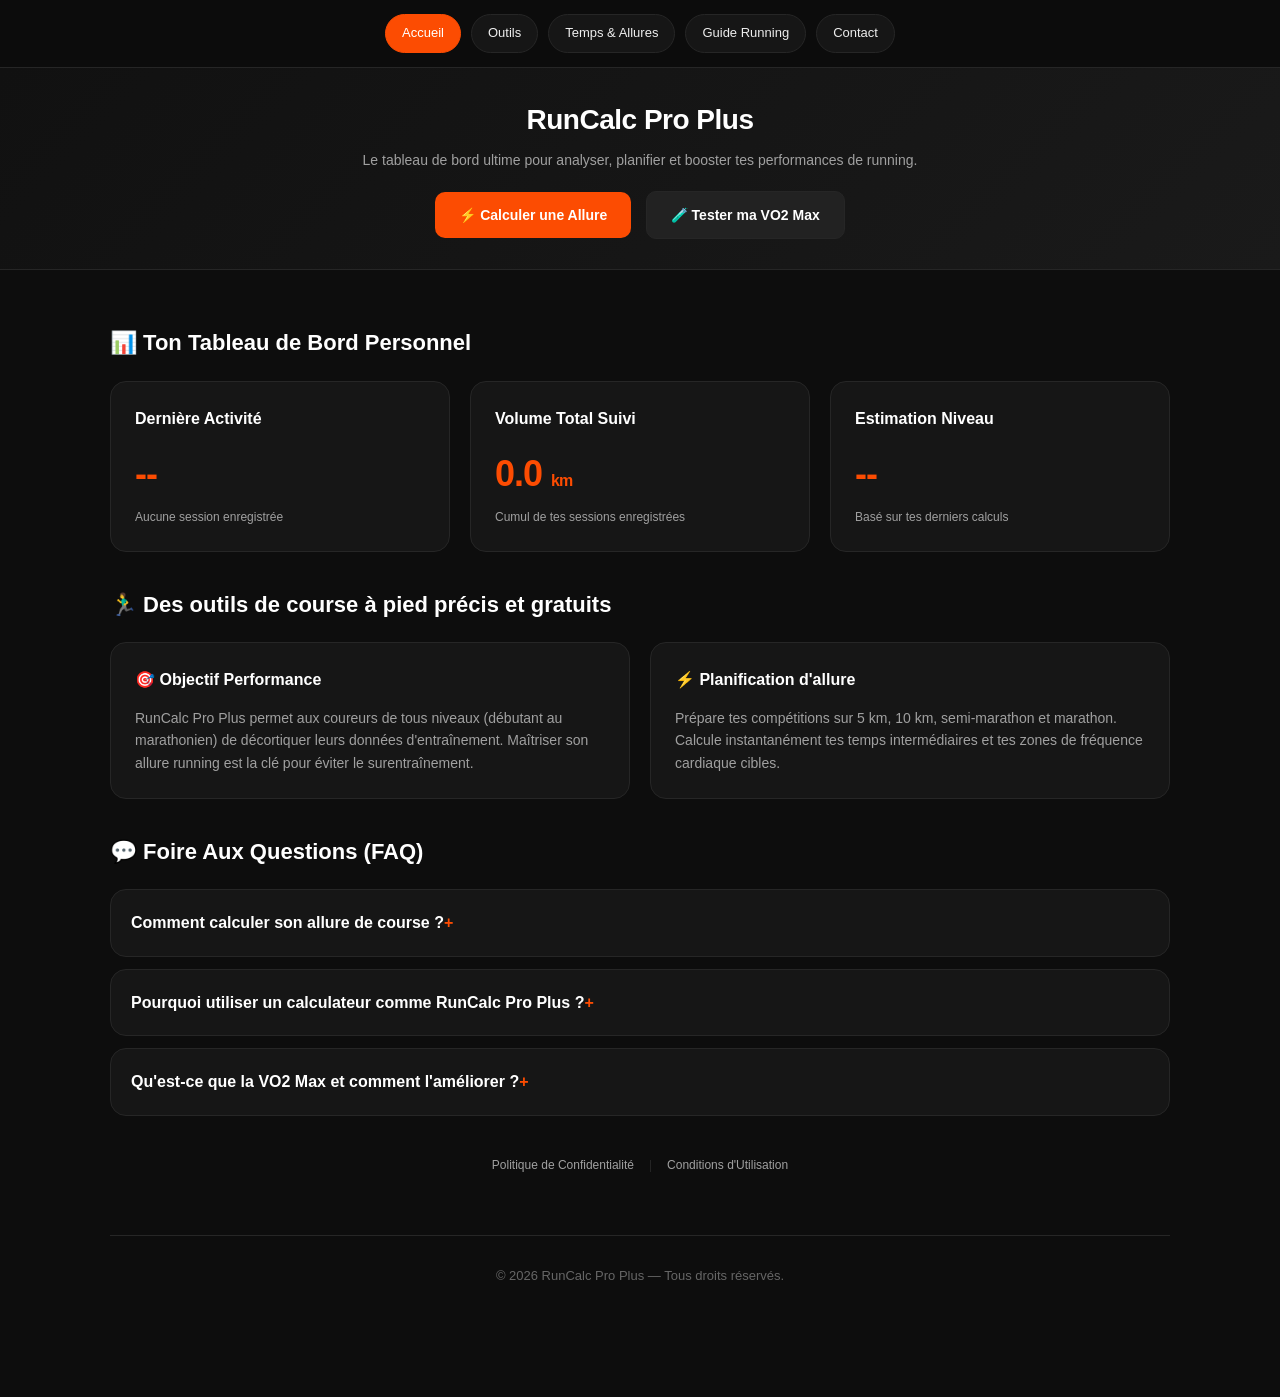
==== commit ab9dcfbf: "Update index.html" ====
--- a/index.html
+++ b/index.html
@@ -21,9 +21,9 @@
 
   <nav>
     <a href="index.html" class="active">Accueil</a>
-    <a href="executercalc.html">Outils Avancés</a>
+    <a href="https://runcalcfr.github.io/executercalc.html">Outils</a>
     <a href="temps.html">Temps & Allures</a>
-    <a href="guide-de-course.html">Guide Running</a>
+    <a href="guide-running.html">Guide Running</a>
     <a href="contact.html">Contact</a>
   </nav>
 
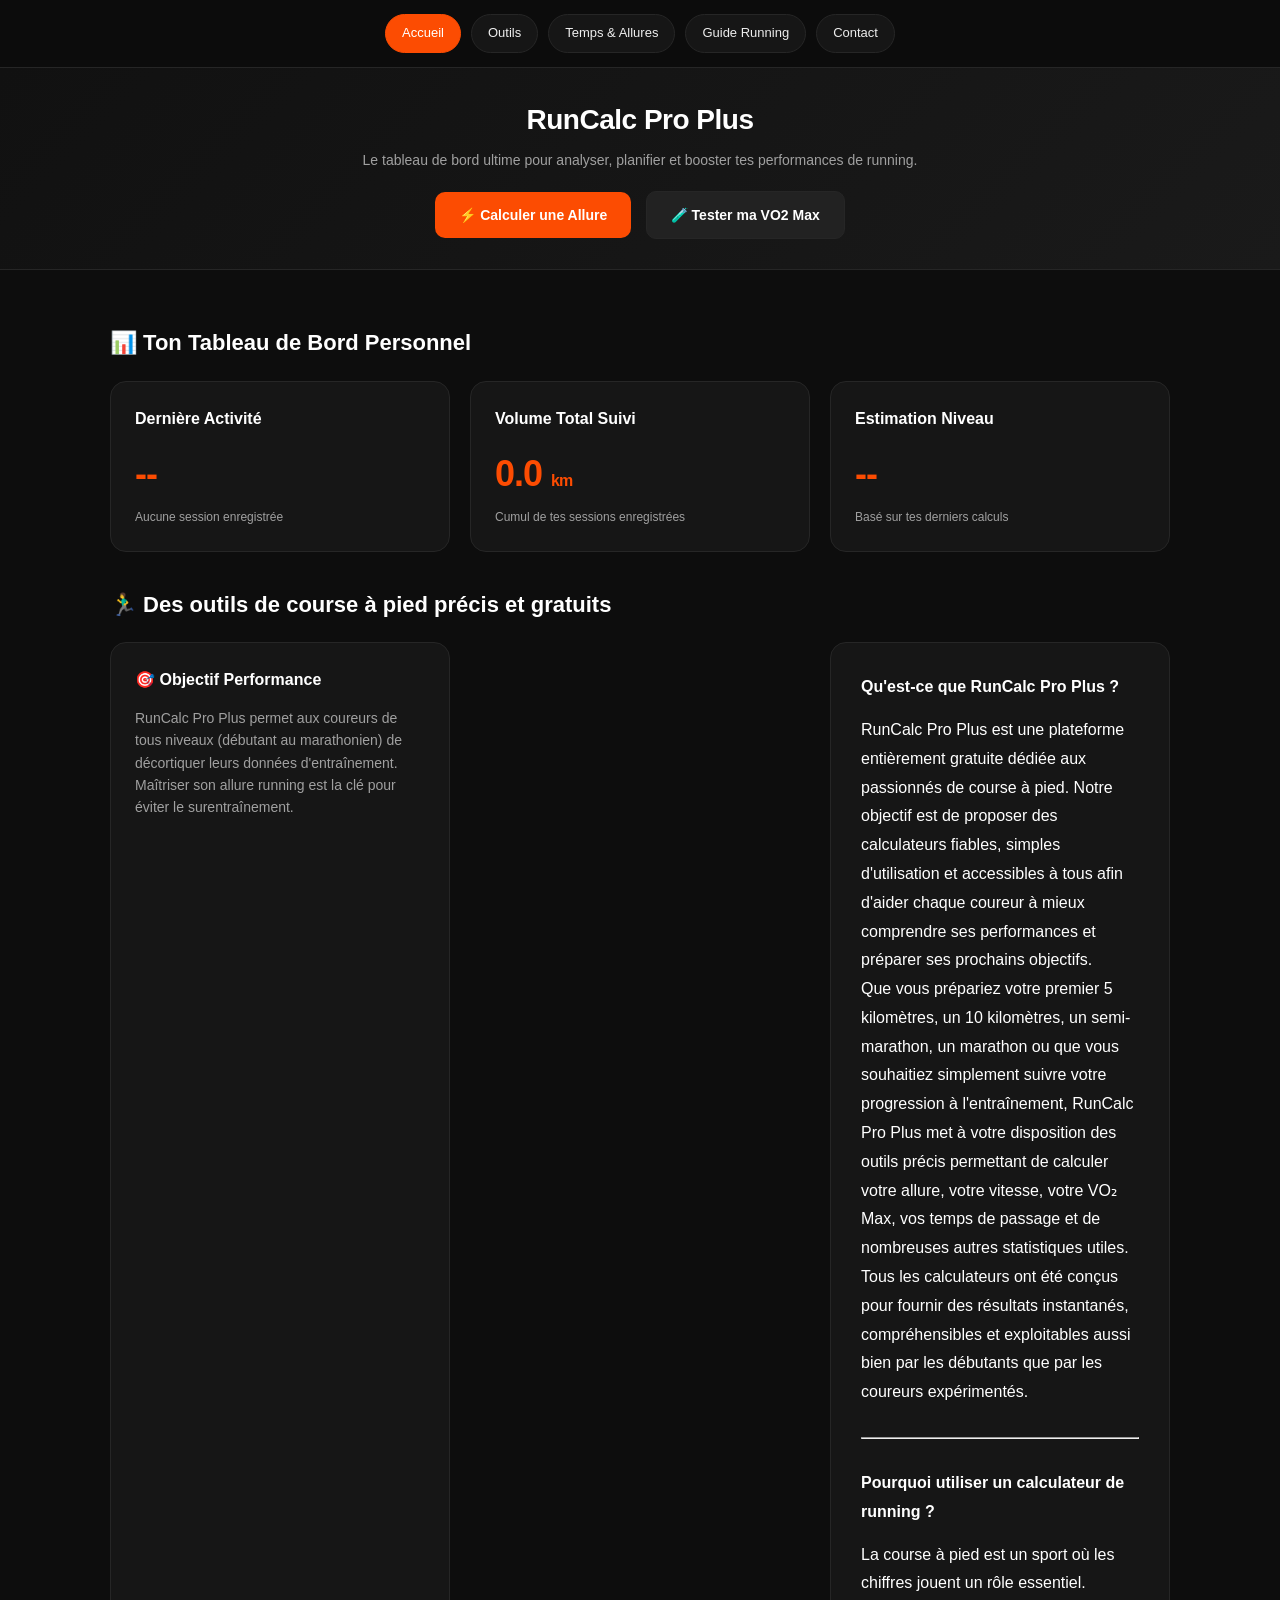
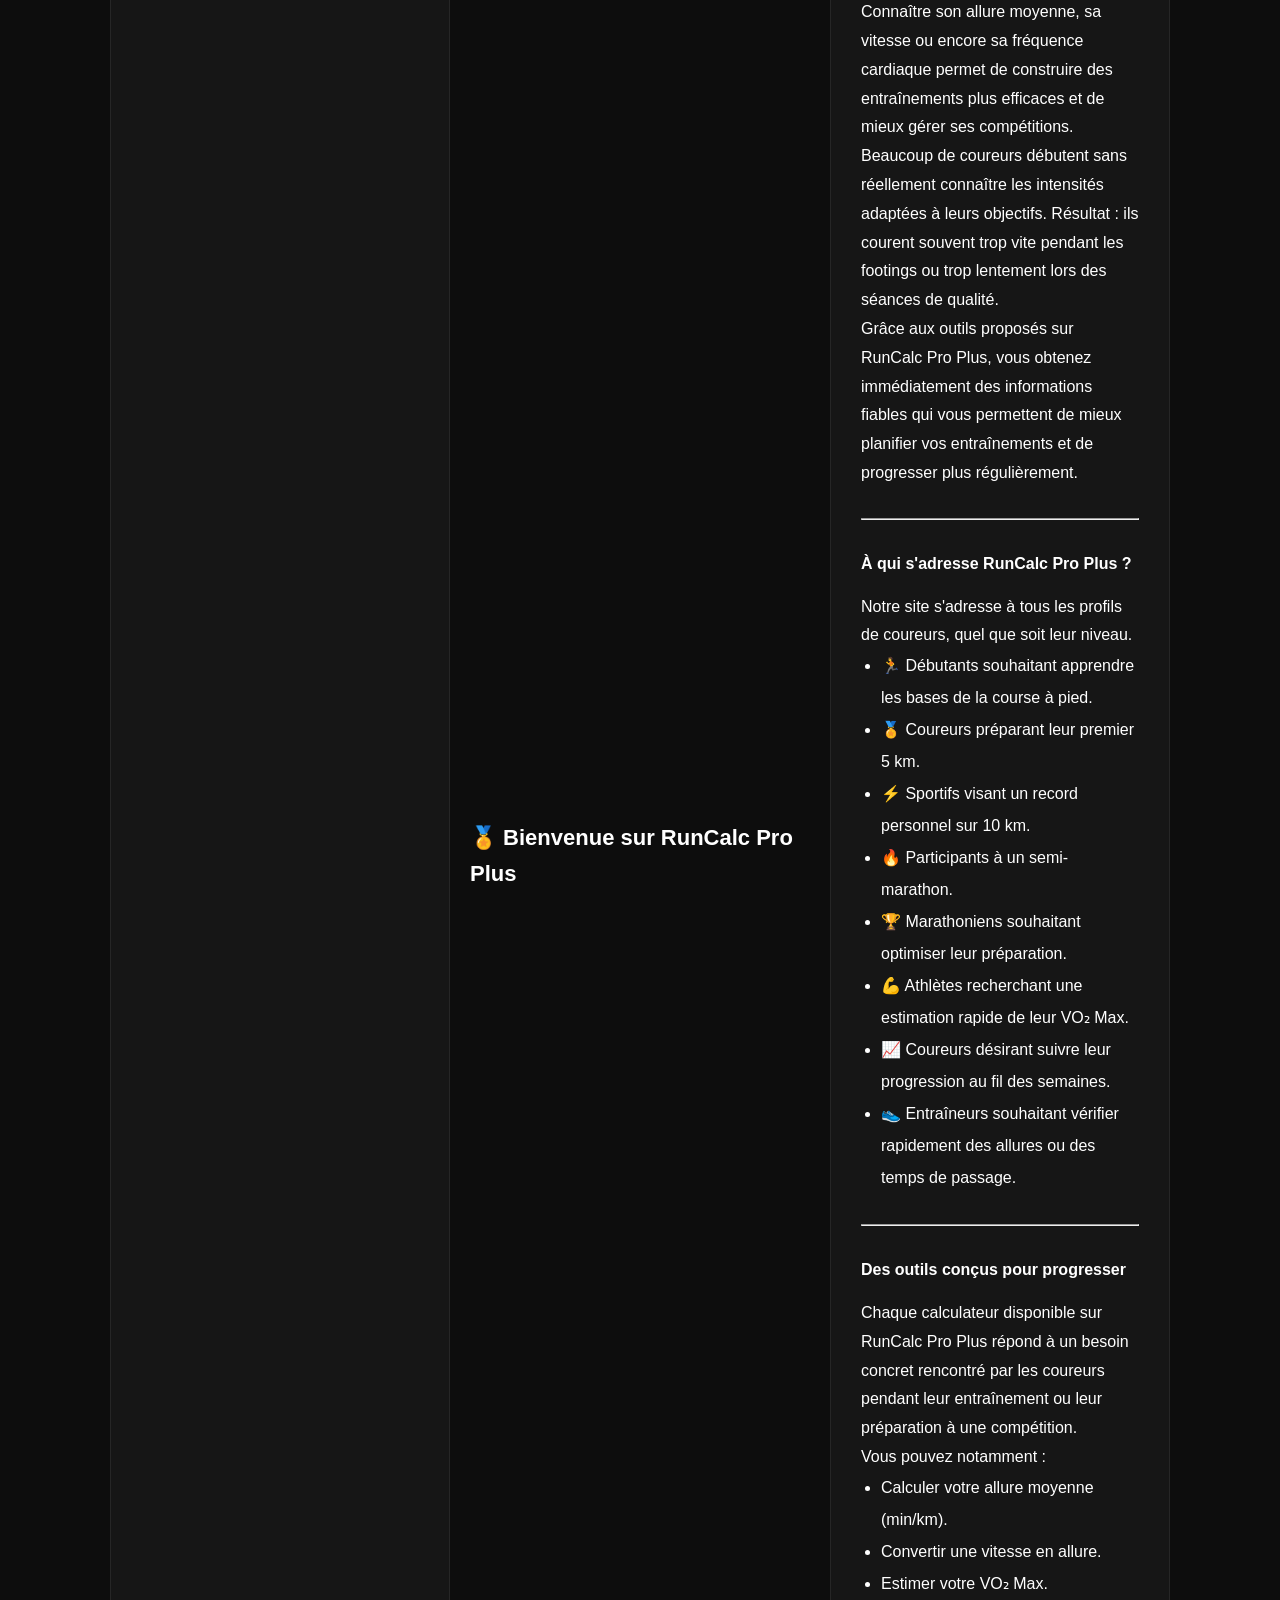
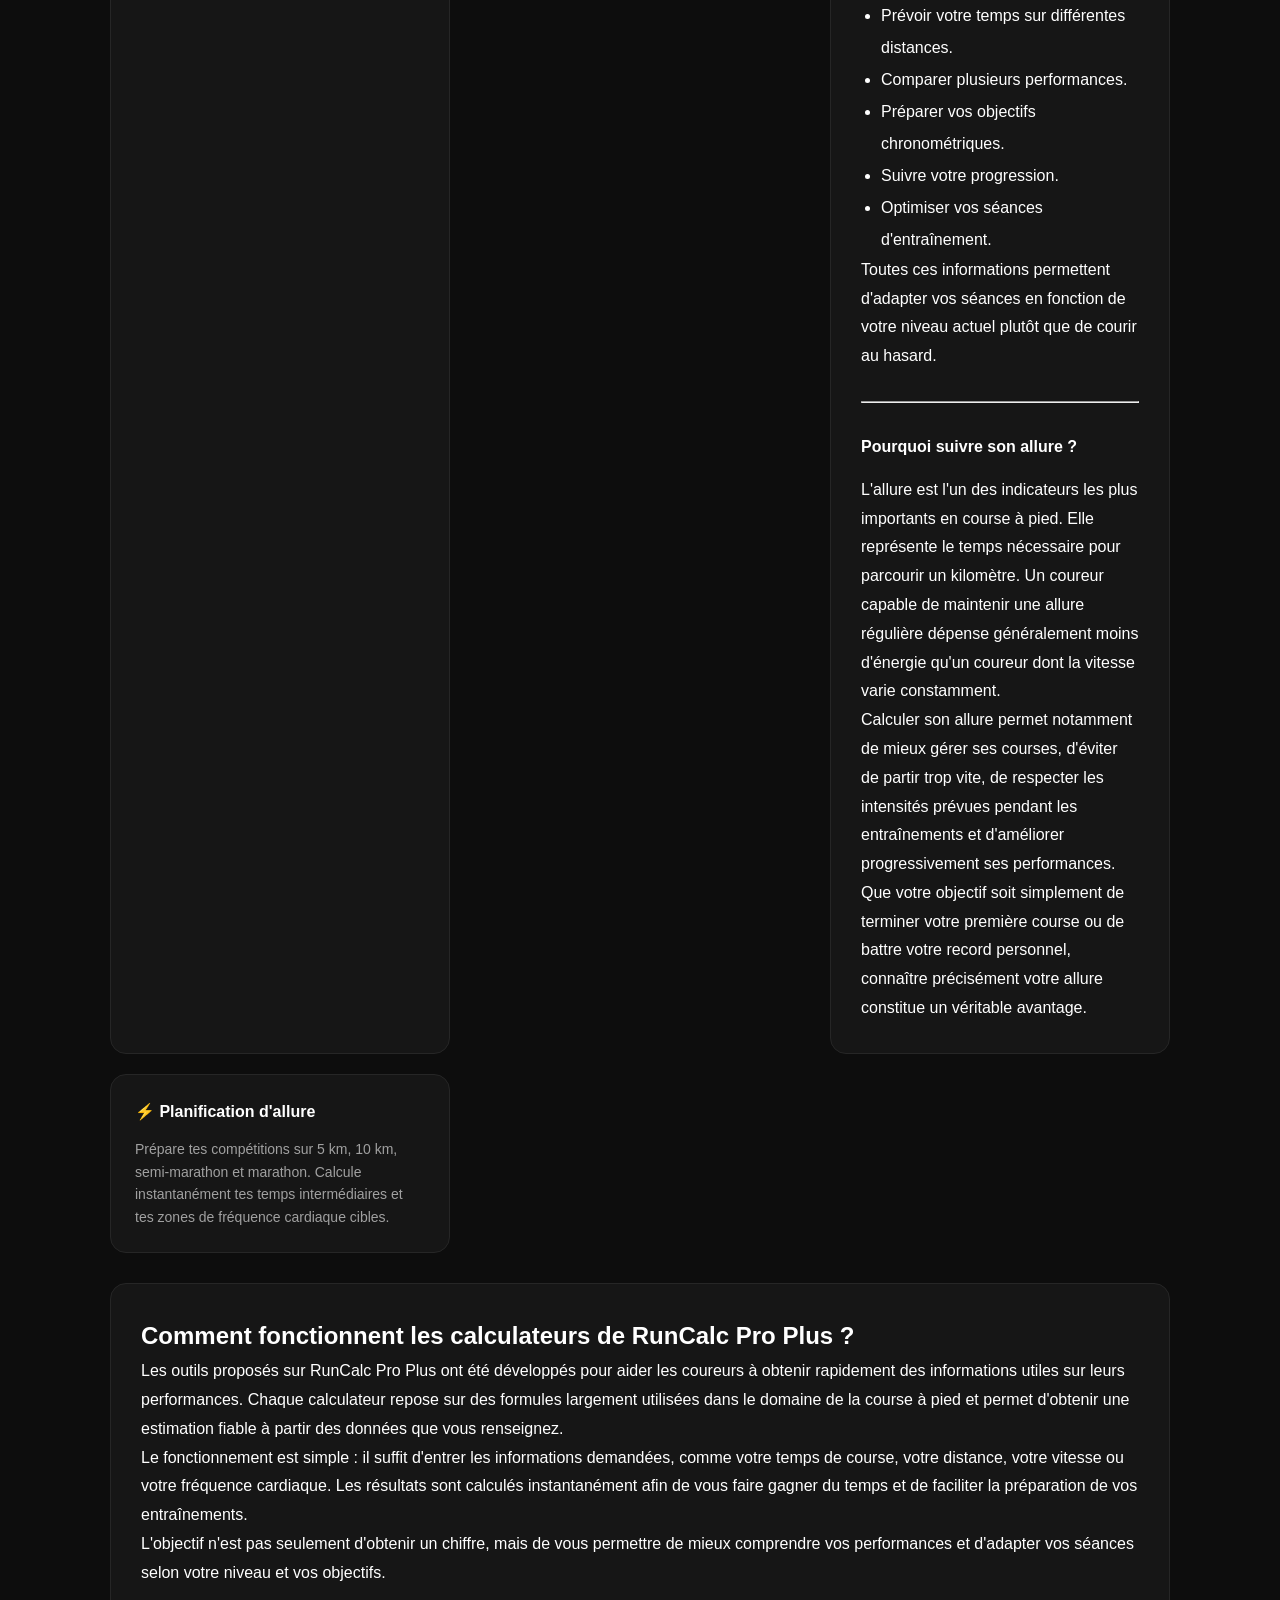
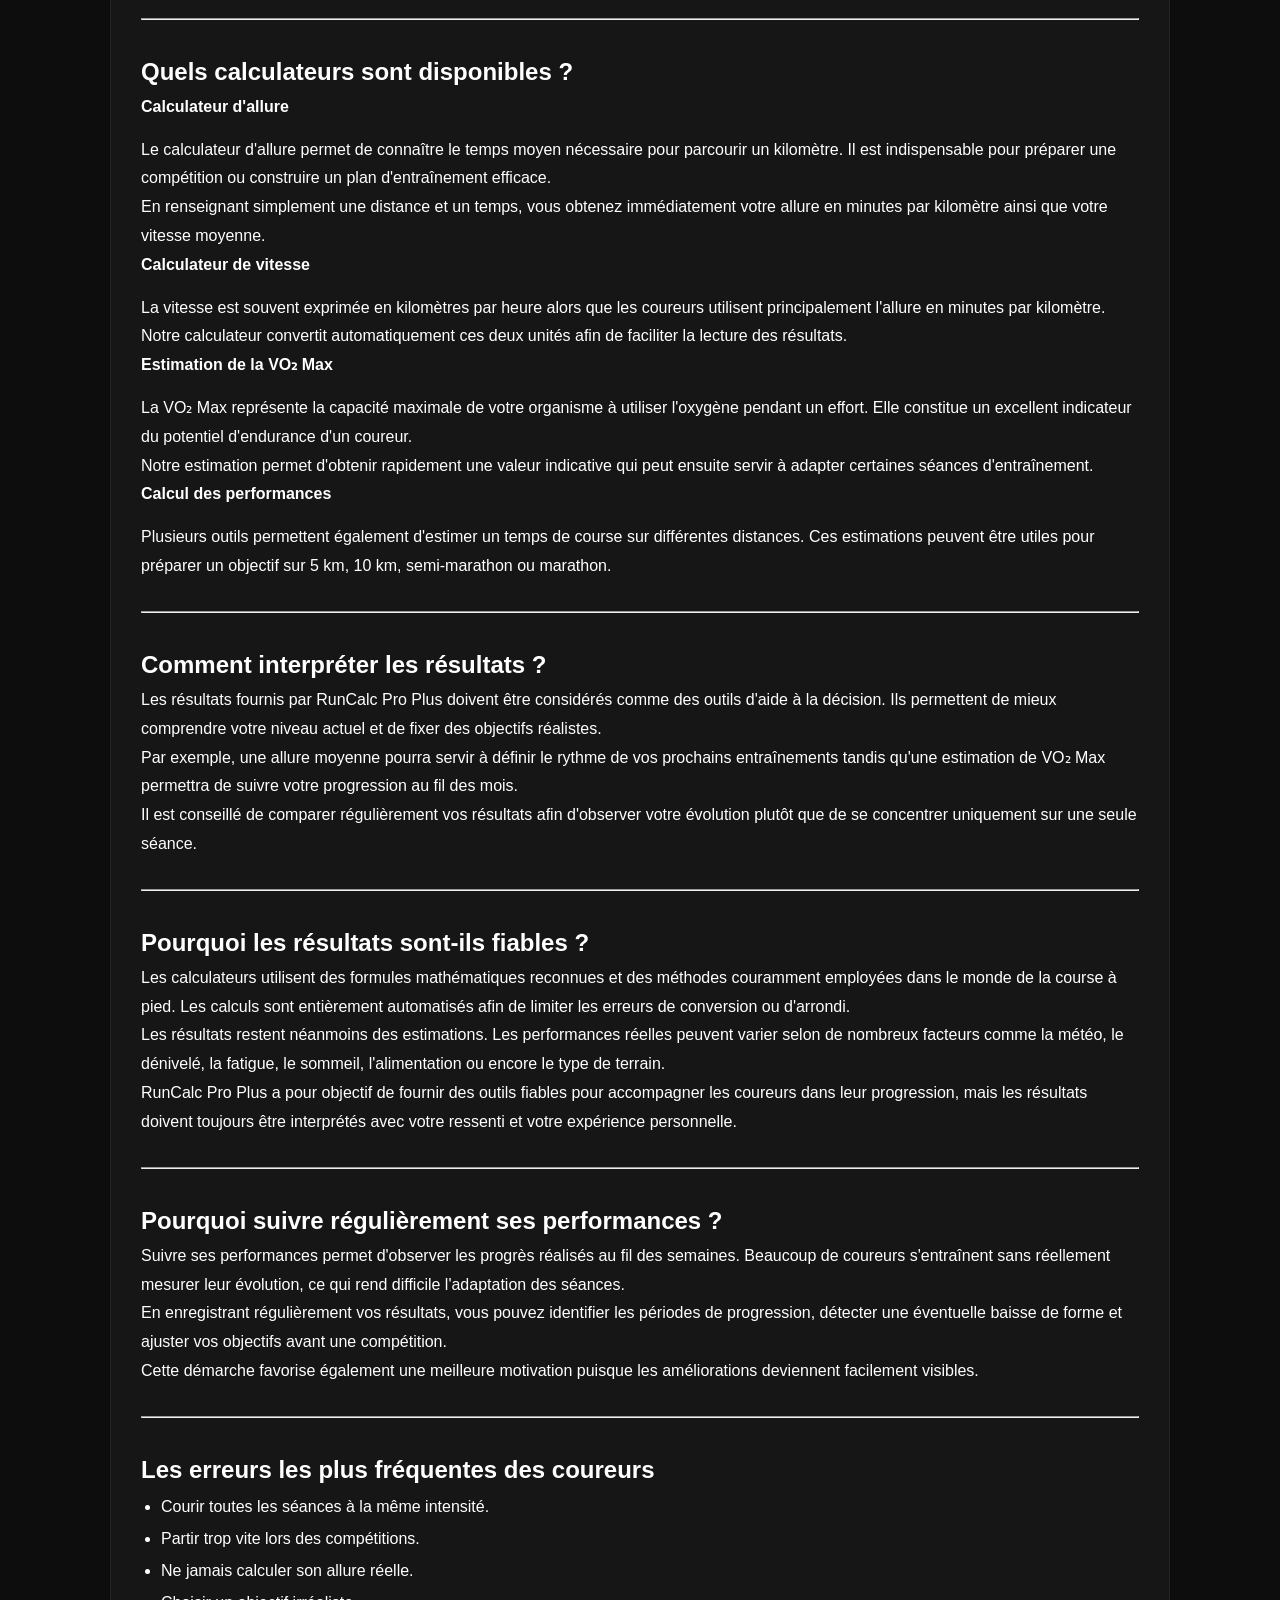
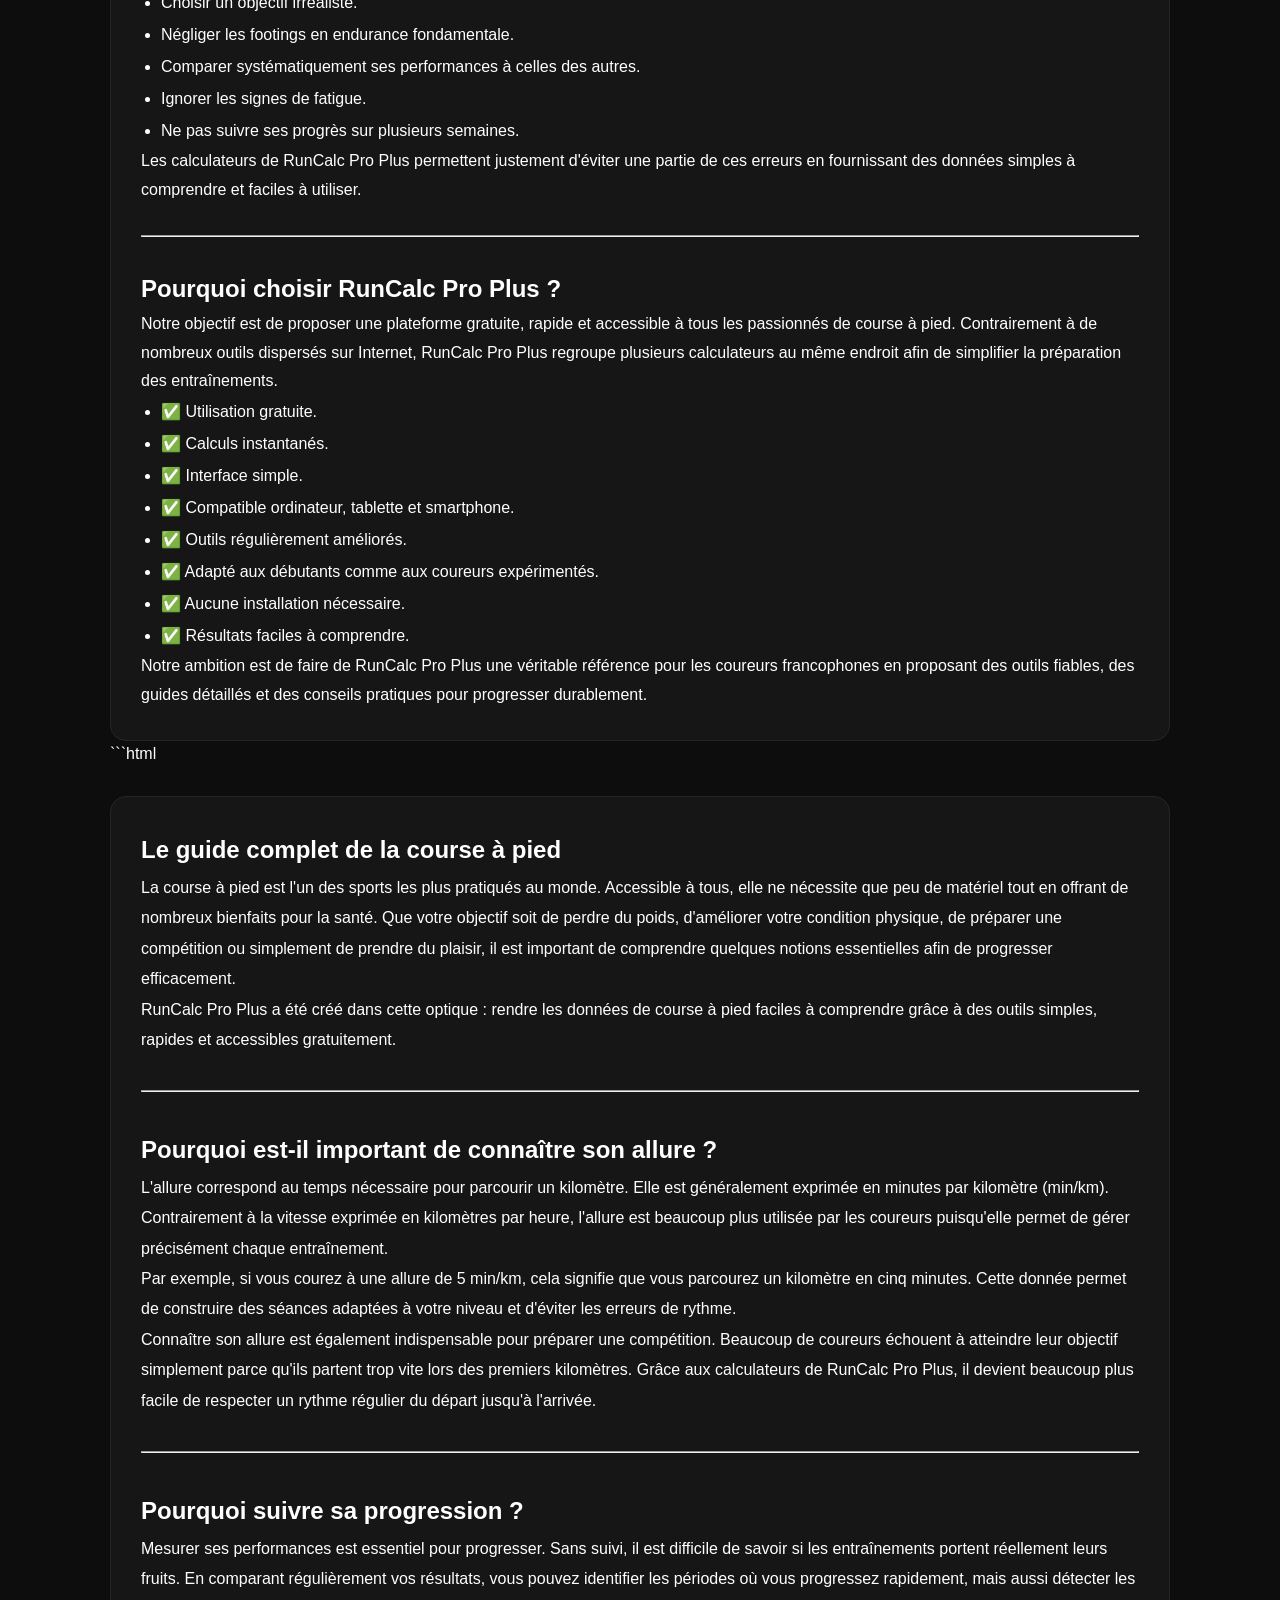
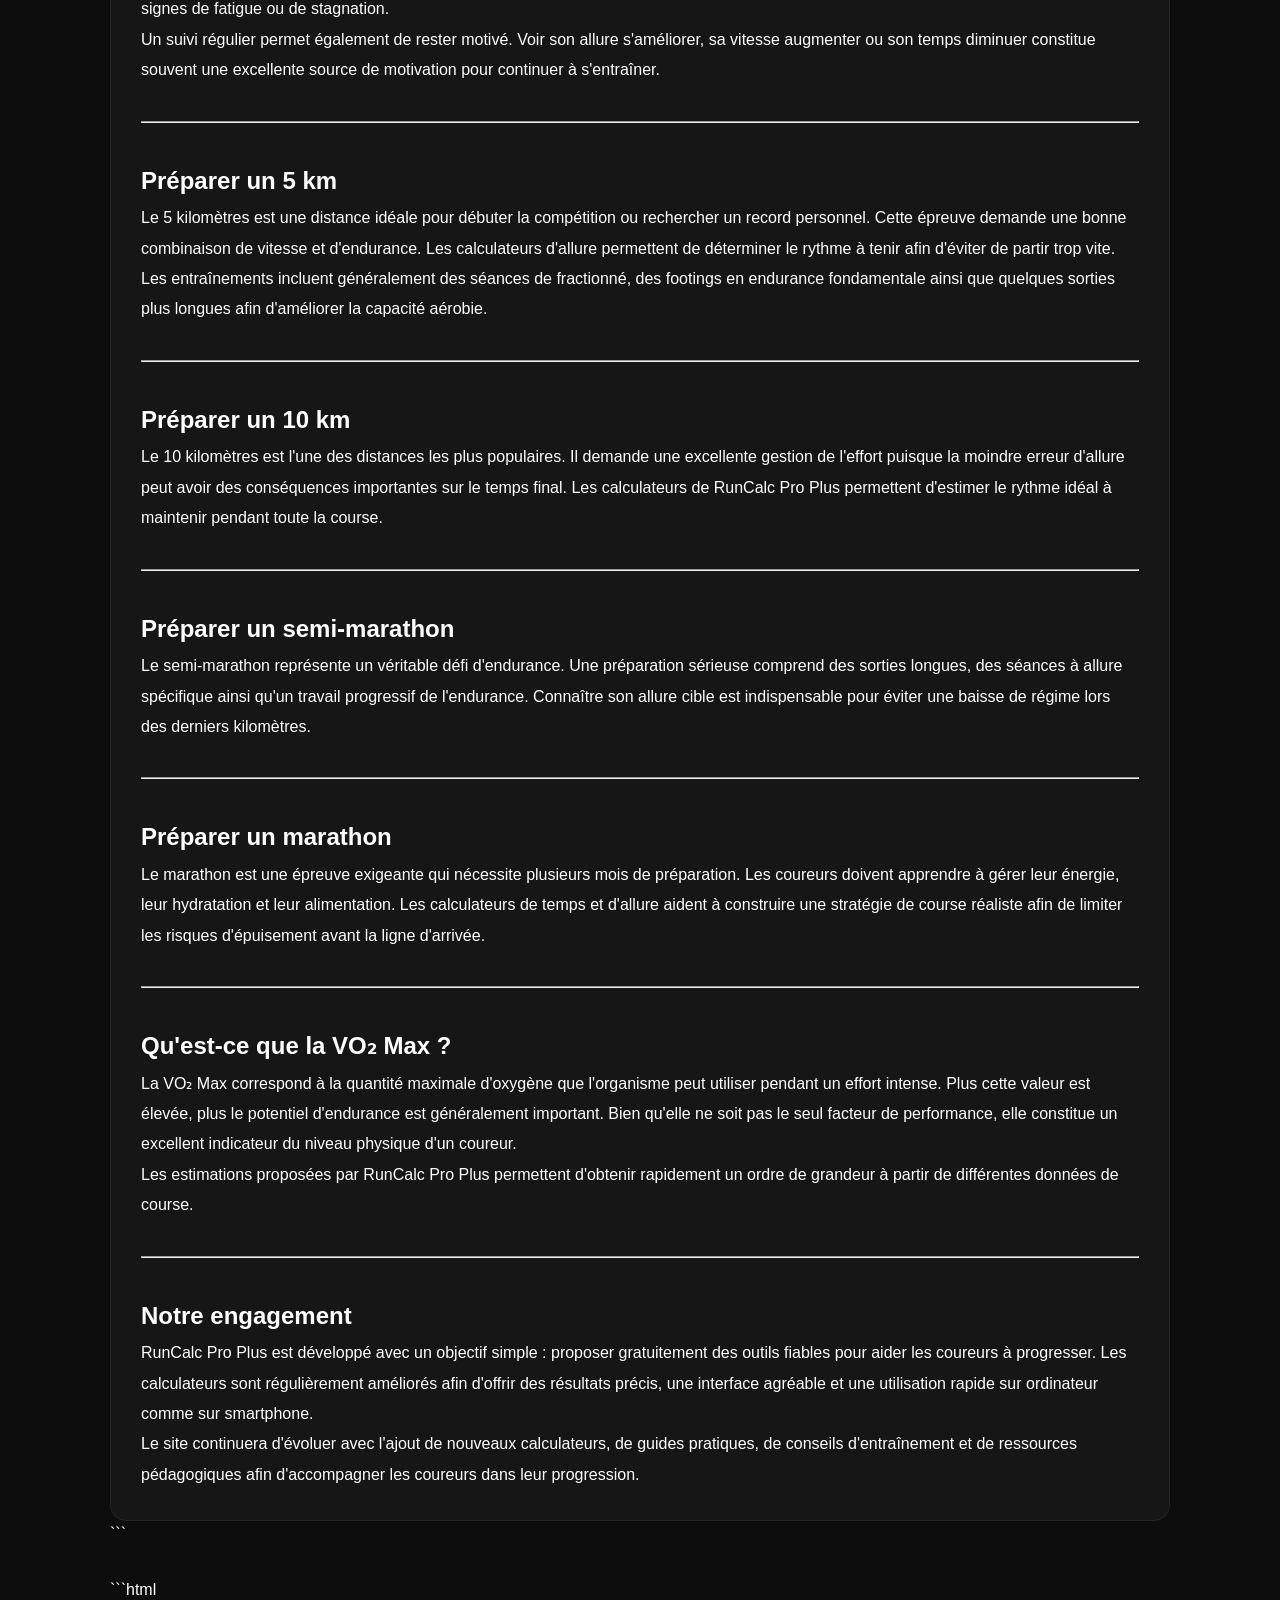
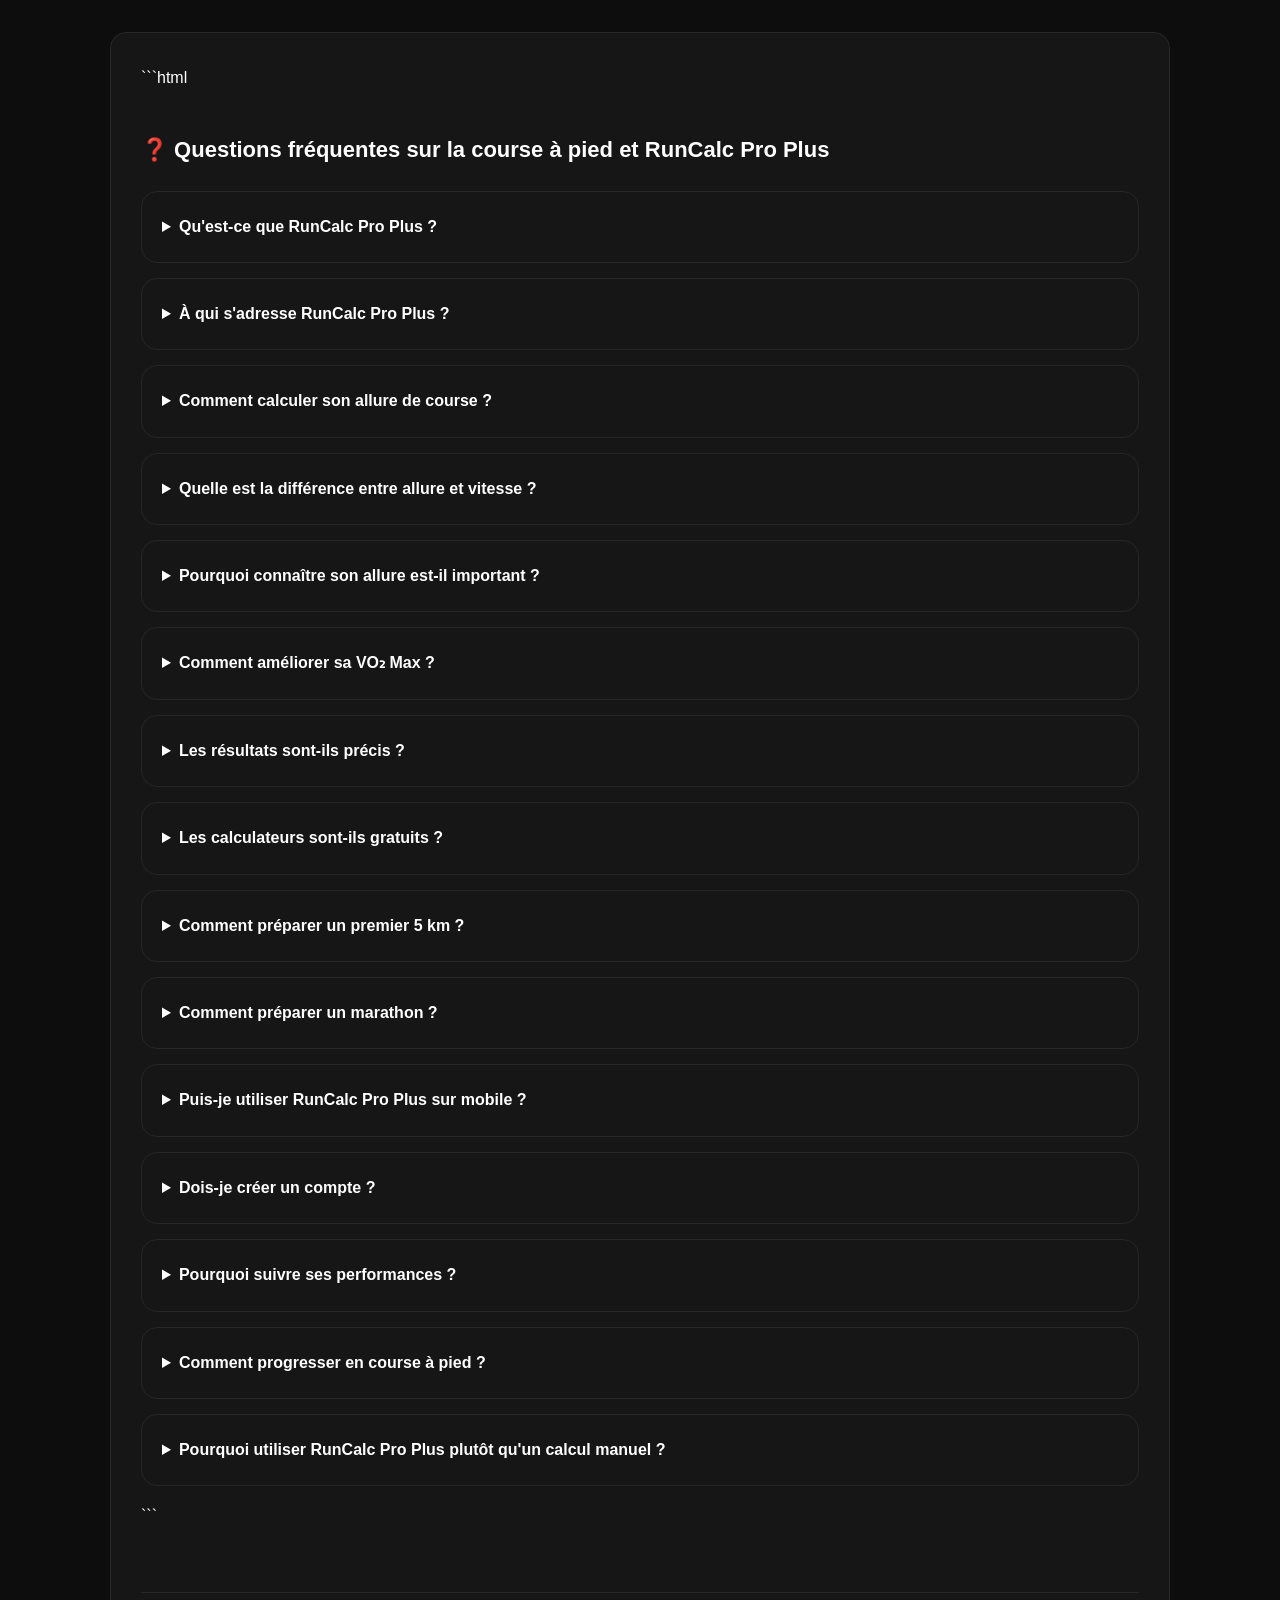
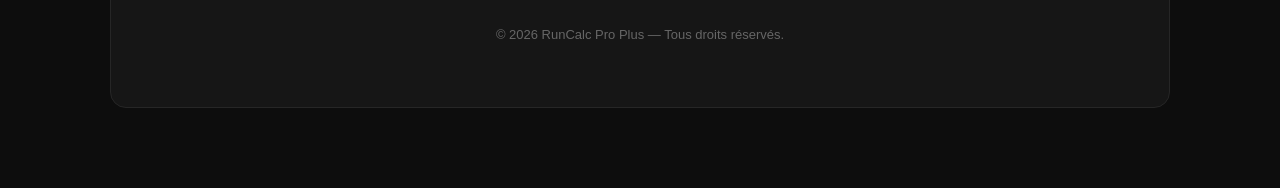
==== commit 04f5d22d: "Update index.html" ====
--- a/index.html
+++ b/index.html
@@ -32,7 +32,7 @@
     <p>Le tableau de bord ultime pour analyser, planifier et booster tes performances de running.</p>
     <div style="margin-top: 20px;">
       <a href="temps.html" style="display:inline-block; padding:12px 24px; background:var(--orange); color:white; text-decoration:none; border-radius:10px; font-weight:600; font-size:14px; margin-right:10px;">⚡ Calculer une Allure</a>
-      <a href="executercalc.html" style="display:inline-block; padding:12px 24px; background:#222; color:white; text-decoration:none; border-radius:10px; font-weight:600; font-size:14px; border:1px solid var(--border);">🧪 Tester ma VO2 Max</a>
+      <a href="https://runcalcfr.github.io/executercalc.html" style="display:inline-block; padding:12px 24px; background:#222; color:white; text-decoration:none; border-radius:10px; font-weight:600; font-size:14px; border:1px solid var(--border);">🧪 Tester ma VO2 Max</a>
     </div>
   </header>
 
@@ -68,55 +68,515 @@
         <h3>🎯 Objectif Performance</h3>
         <p style="color:var(--text-muted); font-size:14px;">RunCalc Pro Plus permet aux coureurs de tous niveaux (débutant au marathonien) de décortiquer leurs données d'entraînement. Maîtriser son allure running est la clé pour éviter le surentraînement.</p>
       </div>
+      <h2 class="section-title">🏅 Bienvenue sur RunCalc Pro Plus</h2>
+
+<section class="card" style="padding:30px; line-height:1.8;">
+
+<h3>Qu'est-ce que RunCalc Pro Plus ?</h3>
+
+<p>
+RunCalc Pro Plus est une plateforme entièrement gratuite dédiée aux passionnés de course à pied. Notre objectif est de proposer des calculateurs fiables, simples d'utilisation et accessibles à tous afin d'aider chaque coureur à mieux comprendre ses performances et préparer ses prochains objectifs.
+</p>
+
+<p>
+Que vous prépariez votre premier 5 kilomètres, un 10 kilomètres, un semi-marathon, un marathon ou que vous souhaitiez simplement suivre votre progression à l'entraînement, RunCalc Pro Plus met à votre disposition des outils précis permettant de calculer votre allure, votre vitesse, votre VO₂ Max, vos temps de passage et de nombreuses autres statistiques utiles.
+</p>
+
+<p>
+Tous les calculateurs ont été conçus pour fournir des résultats instantanés, compréhensibles et exploitables aussi bien par les débutants que par les coureurs expérimentés.
+</p>
+
+<hr style="margin:30px 0;">
+
+<h3>Pourquoi utiliser un calculateur de running ?</h3>
+
+<p>
+La course à pied est un sport où les chiffres jouent un rôle essentiel. Connaître son allure moyenne, sa vitesse ou encore sa fréquence cardiaque permet de construire des entraînements plus efficaces et de mieux gérer ses compétitions.
+</p>
+
+<p>
+Beaucoup de coureurs débutent sans réellement connaître les intensités adaptées à leurs objectifs. Résultat : ils courent souvent trop vite pendant les footings ou trop lentement lors des séances de qualité.
+</p>
+
+<p>
+Grâce aux outils proposés sur RunCalc Pro Plus, vous obtenez immédiatement des informations fiables qui vous permettent de mieux planifier vos entraînements et de progresser plus régulièrement.
+</p>
+
+<hr style="margin:30px 0;">
+
+<h3>À qui s'adresse RunCalc Pro Plus ?</h3>
+
+<p>
+Notre site s'adresse à tous les profils de coureurs, quel que soit leur niveau.
+</p>
+
+<ul style="margin-left:20px; line-height:2;">
+
+<li>🏃 Débutants souhaitant apprendre les bases de la course à pied.</li>
+
+<li>🏅 Coureurs préparant leur premier 5 km.</li>
+
+<li>⚡ Sportifs visant un record personnel sur 10 km.</li>
+
+<li>🔥 Participants à un semi-marathon.</li>
+
+<li>🏆 Marathoniens souhaitant optimiser leur préparation.</li>
+
+<li>💪 Athlètes recherchant une estimation rapide de leur VO₂ Max.</li>
+
+<li>📈 Coureurs désirant suivre leur progression au fil des semaines.</li>
+
+<li>👟 Entraîneurs souhaitant vérifier rapidement des allures ou des temps de passage.</li>
+
+</ul>
+
+<hr style="margin:30px 0;">
+
+<h3>Des outils conçus pour progresser</h3>
+
+<p>
+Chaque calculateur disponible sur RunCalc Pro Plus répond à un besoin concret rencontré par les coureurs pendant leur entraînement ou leur préparation à une compétition.
+</p>
+
+<p>
+Vous pouvez notamment :
+</p>
+
+<ul style="margin-left:20px; line-height:2;">
+
+<li>Calculer votre allure moyenne (min/km).</li>
+
+<li>Convertir une vitesse en allure.</li>
+
+<li>Estimer votre VO₂ Max.</li>
+
+<li>Prévoir votre temps sur différentes distances.</li>
+
+<li>Comparer plusieurs performances.</li>
+
+<li>Préparer vos objectifs chronométriques.</li>
+
+<li>Suivre votre progression.</li>
+
+<li>Optimiser vos séances d'entraînement.</li>
+
+</ul>
+
+<p>
+Toutes ces informations permettent d'adapter vos séances en fonction de votre niveau actuel plutôt que de courir au hasard.
+</p>
+
+<hr style="margin:30px 0;">
+
+<h3>Pourquoi suivre son allure ?</h3>
+
+<p>
+L'allure est l'un des indicateurs les plus importants en course à pied. Elle représente le temps nécessaire pour parcourir un kilomètre. Un coureur capable de maintenir une allure régulière dépense généralement moins d'énergie qu'un coureur dont la vitesse varie constamment.
+</p>
+
+<p>
+Calculer son allure permet notamment de mieux gérer ses courses, d'éviter de partir trop vite, de respecter les intensités prévues pendant les entraînements et d'améliorer progressivement ses performances.
+</p>
+
+<p>
+Que votre objectif soit simplement de terminer votre première course ou de battre votre record personnel, connaître précisément votre allure constitue un véritable avantage.
+</p>
+
+</section>
+      
       <div class="card">
         <h3>⚡ Planification d'allure</h3>
         <p style="color:var(--text-muted); font-size:14px;">Prépare tes compétitions sur 5 km, 10 km, semi-marathon et marathon. Calcule instantanément tes temps intermédiaires et tes zones de fréquence cardiaque cibles.</p>
       </div>
     </div>
 
+<section class="card" style="padding:30px; margin-top:30px; line-height:1.8;">
+
+<h2>Comment fonctionnent les calculateurs de RunCalc Pro Plus ?</h2>
+
+<p>
+Les outils proposés sur RunCalc Pro Plus ont été développés pour aider les coureurs à obtenir rapidement des informations utiles sur leurs performances. Chaque calculateur repose sur des formules largement utilisées dans le domaine de la course à pied et permet d'obtenir une estimation fiable à partir des données que vous renseignez.
+</p>
+
+<p>
+Le fonctionnement est simple : il suffit d'entrer les informations demandées, comme votre temps de course, votre distance, votre vitesse ou votre fréquence cardiaque. Les résultats sont calculés instantanément afin de vous faire gagner du temps et de faciliter la préparation de vos entraînements.
+</p>
+
+<p>
+L'objectif n'est pas seulement d'obtenir un chiffre, mais de vous permettre de mieux comprendre vos performances et d'adapter vos séances selon votre niveau et vos objectifs.
+</p>
+
+<hr style="margin:30px 0;">
+
+<h2>Quels calculateurs sont disponibles ?</h2>
+
+<h3>Calculateur d'allure</h3>
+
+<p>
+Le calculateur d'allure permet de connaître le temps moyen nécessaire pour parcourir un kilomètre. Il est indispensable pour préparer une compétition ou construire un plan d'entraînement efficace.
+</p>
+
+<p>
+En renseignant simplement une distance et un temps, vous obtenez immédiatement votre allure en minutes par kilomètre ainsi que votre vitesse moyenne.
+</p>
+
+<h3>Calculateur de vitesse</h3>
+
+<p>
+La vitesse est souvent exprimée en kilomètres par heure alors que les coureurs utilisent principalement l'allure en minutes par kilomètre. Notre calculateur convertit automatiquement ces deux unités afin de faciliter la lecture des résultats.
+</p>
+
+<h3>Estimation de la VO₂ Max</h3>
+
+<p>
+La VO₂ Max représente la capacité maximale de votre organisme à utiliser l'oxygène pendant un effort. Elle constitue un excellent indicateur du potentiel d'endurance d'un coureur.
+</p>
+
+<p>
+Notre estimation permet d'obtenir rapidement une valeur indicative qui peut ensuite servir à adapter certaines séances d'entraînement.
+</p>
+
+<h3>Calcul des performances</h3>
+
+<p>
+Plusieurs outils permettent également d'estimer un temps de course sur différentes distances. Ces estimations peuvent être utiles pour préparer un objectif sur 5 km, 10 km, semi-marathon ou marathon.
+</p>
+
+<hr style="margin:30px 0;">
+
+<h2>Comment interpréter les résultats ?</h2>
+
+<p>
+Les résultats fournis par RunCalc Pro Plus doivent être considérés comme des outils d'aide à la décision. Ils permettent de mieux comprendre votre niveau actuel et de fixer des objectifs réalistes.
+</p>
+
+<p>
+Par exemple, une allure moyenne pourra servir à définir le rythme de vos prochains entraînements tandis qu'une estimation de VO₂ Max permettra de suivre votre progression au fil des mois.
+</p>
+
+<p>
+Il est conseillé de comparer régulièrement vos résultats afin d'observer votre évolution plutôt que de se concentrer uniquement sur une seule séance.
+</p>
+
+<hr style="margin:30px 0;">
+
+<h2>Pourquoi les résultats sont-ils fiables ?</h2>
+
+<p>
+Les calculateurs utilisent des formules mathématiques reconnues et des méthodes couramment employées dans le monde de la course à pied. Les calculs sont entièrement automatisés afin de limiter les erreurs de conversion ou d'arrondi.
+</p>
+
+<p>
+Les résultats restent néanmoins des estimations. Les performances réelles peuvent varier selon de nombreux facteurs comme la météo, le dénivelé, la fatigue, le sommeil, l'alimentation ou encore le type de terrain.
+</p>
+
+<p>
+RunCalc Pro Plus a pour objectif de fournir des outils fiables pour accompagner les coureurs dans leur progression, mais les résultats doivent toujours être interprétés avec votre ressenti et votre expérience personnelle.
+</p>
+
+<hr style="margin:30px 0;">
+
+<h2>Pourquoi suivre régulièrement ses performances ?</h2>
+
+<p>
+Suivre ses performances permet d'observer les progrès réalisés au fil des semaines. Beaucoup de coureurs s'entraînent sans réellement mesurer leur évolution, ce qui rend difficile l'adaptation des séances.
+</p>
+
+<p>
+En enregistrant régulièrement vos résultats, vous pouvez identifier les périodes de progression, détecter une éventuelle baisse de forme et ajuster vos objectifs avant une compétition.
+</p>
+
+<p>
+Cette démarche favorise également une meilleure motivation puisque les améliorations deviennent facilement visibles.
+</p>
+
+<hr style="margin:30px 0;">
+
+<h2>Les erreurs les plus fréquentes des coureurs</h2>
+
+<ul style="margin-left:20px; line-height:2;">
+
+<li>Courir toutes les séances à la même intensité.</li>
+
+<li>Partir trop vite lors des compétitions.</li>
+
+<li>Ne jamais calculer son allure réelle.</li>
+
+<li>Choisir un objectif irréaliste.</li>
+
+<li>Négliger les footings en endurance fondamentale.</li>
+
+<li>Comparer systématiquement ses performances à celles des autres.</li>
+
+<li>Ignorer les signes de fatigue.</li>
+
+<li>Ne pas suivre ses progrès sur plusieurs semaines.</li>
+
+</ul>
+
+<p>
+Les calculateurs de RunCalc Pro Plus permettent justement d'éviter une partie de ces erreurs en fournissant des données simples à comprendre et faciles à utiliser.
+</p>
+
+<hr style="margin:30px 0;">
+
+<h2>Pourquoi choisir RunCalc Pro Plus ?</h2>
+
+<p>
+Notre objectif est de proposer une plateforme gratuite, rapide et accessible à tous les passionnés de course à pied. Contrairement à de nombreux outils dispersés sur Internet, RunCalc Pro Plus regroupe plusieurs calculateurs au même endroit afin de simplifier la préparation des entraînements.
+</p>
+
+<ul style="margin-left:20px; line-height:2;">
+
+<li>✅ Utilisation gratuite.</li>
+
+<li>✅ Calculs instantanés.</li>
+
+<li>✅ Interface simple.</li>
+
+<li>✅ Compatible ordinateur, tablette et smartphone.</li>
+
+<li>✅ Outils régulièrement améliorés.</li>
+
+<li>✅ Adapté aux débutants comme aux coureurs expérimentés.</li>
+
+<li>✅ Aucune installation nécessaire.</li>
+
+<li>✅ Résultats faciles à comprendre.</li>
+
+</ul>
+
+<p>
+Notre ambition est de faire de RunCalc Pro Plus une véritable référence pour les coureurs francophones en proposant des outils fiables, des guides détaillés et des conseils pratiques pour progresser durablement.
+</p>
+
+</section>
+
+    ```html
+<section class="card" style="padding:30px; margin-top:30px; line-height:1.9;">
+
+<h2>Le guide complet de la course à pied</h2>
+
+<p>
+La course à pied est l'un des sports les plus pratiqués au monde. Accessible à tous, elle ne nécessite que peu de matériel tout en offrant de nombreux bienfaits pour la santé. Que votre objectif soit de perdre du poids, d'améliorer votre condition physique, de préparer une compétition ou simplement de prendre du plaisir, il est important de comprendre quelques notions essentielles afin de progresser efficacement.
+</p>
+
+<p>
+RunCalc Pro Plus a été créé dans cette optique : rendre les données de course à pied faciles à comprendre grâce à des outils simples, rapides et accessibles gratuitement.
+</p>
+
+<hr style="margin:35px 0;">
+
+<h2>Pourquoi est-il important de connaître son allure ?</h2>
+
+<p>
+L'allure correspond au temps nécessaire pour parcourir un kilomètre. Elle est généralement exprimée en minutes par kilomètre (min/km). Contrairement à la vitesse exprimée en kilomètres par heure, l'allure est beaucoup plus utilisée par les coureurs puisqu'elle permet de gérer précisément chaque entraînement.
+</p>
+
+<p>
+Par exemple, si vous courez à une allure de 5 min/km, cela signifie que vous parcourez un kilomètre en cinq minutes. Cette donnée permet de construire des séances adaptées à votre niveau et d'éviter les erreurs de rythme.
+</p>
+
+<p>
+Connaître son allure est également indispensable pour préparer une compétition. Beaucoup de coureurs échouent à atteindre leur objectif simplement parce qu'ils partent trop vite lors des premiers kilomètres. Grâce aux calculateurs de RunCalc Pro Plus, il devient beaucoup plus facile de respecter un rythme régulier du départ jusqu'à l'arrivée.
+</p>
+
+<hr style="margin:35px 0;">
+
+<h2>Pourquoi suivre sa progression ?</h2>
+
+<p>
+Mesurer ses performances est essentiel pour progresser. Sans suivi, il est difficile de savoir si les entraînements portent réellement leurs fruits. En comparant régulièrement vos résultats, vous pouvez identifier les périodes où vous progressez rapidement, mais aussi détecter les signes de fatigue ou de stagnation.
+</p>
+
+<p>
+Un suivi régulier permet également de rester motivé. Voir son allure s'améliorer, sa vitesse augmenter ou son temps diminuer constitue souvent une excellente source de motivation pour continuer à s'entraîner.
+</p>
+
+<hr style="margin:35px 0;">
+
+<h2>Préparer un 5 km</h2>
+
+<p>
+Le 5 kilomètres est une distance idéale pour débuter la compétition ou rechercher un record personnel. Cette épreuve demande une bonne combinaison de vitesse et d'endurance. Les calculateurs d'allure permettent de déterminer le rythme à tenir afin d'éviter de partir trop vite.
+</p>
+
+<p>
+Les entraînements incluent généralement des séances de fractionné, des footings en endurance fondamentale ainsi que quelques sorties plus longues afin d'améliorer la capacité aérobie.
+</p>
+
+<hr style="margin:35px 0;">
+
+<h2>Préparer un 10 km</h2>
+
+<p>
+Le 10 kilomètres est l'une des distances les plus populaires. Il demande une excellente gestion de l'effort puisque la moindre erreur d'allure peut avoir des conséquences importantes sur le temps final. Les calculateurs de RunCalc Pro Plus permettent d'estimer le rythme idéal à maintenir pendant toute la course.
+</p>
+
+<hr style="margin:35px 0;">
+
+<h2>Préparer un semi-marathon</h2>
+
+<p>
+Le semi-marathon représente un véritable défi d'endurance. Une préparation sérieuse comprend des sorties longues, des séances à allure spécifique ainsi qu'un travail progressif de l'endurance. Connaître son allure cible est indispensable pour éviter une baisse de régime lors des derniers kilomètres.
+</p>
+
+<hr style="margin:35px 0;">
+
+<h2>Préparer un marathon</h2>
+
+<p>
+Le marathon est une épreuve exigeante qui nécessite plusieurs mois de préparation. Les coureurs doivent apprendre à gérer leur énergie, leur hydratation et leur alimentation. Les calculateurs de temps et d'allure aident à construire une stratégie de course réaliste afin de limiter les risques d'épuisement avant la ligne d'arrivée.
+</p>
+
+<hr style="margin:35px 0;">
+
+<h2>Qu'est-ce que la VO₂ Max ?</h2>
+
+<p>
+La VO₂ Max correspond à la quantité maximale d'oxygène que l'organisme peut utiliser pendant un effort intense. Plus cette valeur est élevée, plus le potentiel d'endurance est généralement important. Bien qu'elle ne soit pas le seul facteur de performance, elle constitue un excellent indicateur du niveau physique d'un coureur.
+</p>
+
+<p>
+Les estimations proposées par RunCalc Pro Plus permettent d'obtenir rapidement un ordre de grandeur à partir de différentes données de course.
+</p>
+
+<hr style="margin:35px 0;">
+
+<h2>Notre engagement</h2>
+
+<p>
+RunCalc Pro Plus est développé avec un objectif simple : proposer gratuitement des outils fiables pour aider les coureurs à progresser. Les calculateurs sont régulièrement améliorés afin d'offrir des résultats précis, une interface agréable et une utilisation rapide sur ordinateur comme sur smartphone.
+</p>
+
+<p>
+Le site continuera d'évoluer avec l'ajout de nouveaux calculateurs, de guides pratiques, de conseils d'entraînement et de ressources pédagogiques afin d'accompagner les coureurs dans leur progression.
+</p>
+
+</section>
+```
+
     <div class="ads">
       <ins class="adsbygoogle" style="display:block" data-ad-client="ca-pub-9530999475279577" data-ad-slot="7452209090" data-ad-format="auto" data-full-width-responsive="true"></ins>
       <script>(adsbygoogle = window.adsbygoogle || []).push({});</script>
     </div>
 
-    <h2 class="section-title">💬 Foire Aux Questions (FAQ)</h2>
-    <div style="margin-top:15px;">
-      <details class="card" style="margin-bottom:12px; padding:0;">
-        <summary style="padding:20px; font-weight:600; cursor:pointer; list-style:none; display:flex; justify-content:between; align-items:center; user-select:none;">
-          <span>Comment calculer son allure de course ?</span>
-          <span style="color:var(--orange);">+</span>
-        </summary>
-        <div style="padding: 0 20px 20px 20px; color: var(--text-muted); font-size: 14px;">
-          Pour calculer votre allure, divisez votre temps total de course par la distance parcourue. Notre outil en ligne fait ce calcul instantanément pour vous donner votre temps exact par kilomètre (min/km).
-        </div>
-      </details>
-
-      <details class="card" style="margin-bottom:12px; padding:0;">
-        <summary style="padding:20px; font-weight:600; cursor:pointer; list-style:none; display:flex; justify-content:between; align-items:center; user-select:none;">
-          <span>Pourquoi utiliser un calculateur comme RunCalc Pro Plus ?</span>
-          <span style="color:var(--orange);">+</span>
-        </summary>
-        <div style="padding: 0 20px 20px 20px; color: var(--text-muted); font-size: 14px;">
-          RunCalc Pro Plus vous aide à planifier vos séances d'entraînement en définissant des allures précises pour le fractionné, l'endurance fondamentale ou vos objectifs sur 5 km, 10 km, semi-marathon et marathon.
-        </div>
-      </details>
-
-      <details class="card" style="margin-bottom:12px; padding:0;">
-        <summary style="padding:20px; font-weight:600; cursor:pointer; list-style:none; display:flex; justify-content:between; align-items:center; user-select:none;">
-          <span>Qu'est-ce que la VO2 Max et comment l'améliorer ?</span>
-          <span style="color:var(--orange);">+</span>
-        </summary>
-        <div style="padding: 0 20px 20px 20px; color: var(--text-muted); font-size: 14px;">
-          La VO2 Max est le volume maximal d'oxygène que votre corps peut utiliser lors d'un effort. Vous pouvez l'améliorer de manière significative en intégrant des séances de fractionné court (VMA) ou d'entraînements au seuil.
-        </div>
-      </details>
-    </div>
-
-    <div style="text-align:center; margin-top:40px; display:flex; justify-content:center; gap:15px; font-size:12px;">
-      <a href="confidentialite.html" style="color:var(--text-muted); text-decoration:none;">Politique de Confidentialité</a>
-      <span style="color:var(--border);">|</span>
-      <a href="conditions.html" style="color:var(--text-muted); text-decoration:none;">Conditions d'Utilisation</a>
-    </div>
+   ```html
+<section class="card" style="padding:30px; margin-top:30px; line-height:1.9;">
+
+```html
+<h2 class="section-title">❓ Questions fréquentes sur la course à pied et RunCalc Pro Plus</h2>
+
+<div style="margin-top:20px;">
+
+<details class="card" style="margin-bottom:15px;padding:0;">
+<summary style="padding:20px;font-weight:600;cursor:pointer;">Qu'est-ce que RunCalc Pro Plus ?</summary>
+<div style="padding:20px;color:var(--text-muted);line-height:1.8;">
+RunCalc Pro Plus est une plateforme gratuite dédiée à la course à pied. Elle met à disposition plusieurs calculateurs permettant d'estimer votre allure, votre vitesse, votre VO₂ Max, vos temps de passage et d'autres indicateurs utiles pour préparer vos entraînements et vos compétitions. Le site s'adresse aussi bien aux débutants qu'aux coureurs expérimentés souhaitant mieux comprendre leurs performances.
+</div>
+</details>
+
+<details class="card" style="margin-bottom:15px;padding:0;">
+<summary style="padding:20px;font-weight:600;cursor:pointer;">À qui s'adresse RunCalc Pro Plus ?</summary>
+<div style="padding:20px;color:var(--text-muted);line-height:1.8;">
+Les outils sont conçus pour tous les niveaux : débutants, coureurs réguliers, athlètes confirmés, préparateurs physiques et entraîneurs. Que vous prépariez un 5 km, un 10 km, un semi-marathon ou un marathon, les calculateurs vous permettent d'obtenir rapidement des estimations fiables afin d'organiser vos entraînements.
+</div>
+</details>
+
+<details class="card" style="margin-bottom:15px;padding:0;">
+<summary style="padding:20px;font-weight:600;cursor:pointer;">Comment calculer son allure de course ?</summary>
+<div style="padding:20px;color:var(--text-muted);line-height:1.8;">
+L'allure correspond au temps nécessaire pour parcourir un kilomètre. Pour la calculer, il suffit de diviser votre temps total par la distance parcourue. Notre calculateur effectue automatiquement cette opération et affiche également votre vitesse moyenne afin de faciliter l'interprétation des résultats.
+</div>
+</details>
+
+<details class="card" style="margin-bottom:15px;padding:0;">
+<summary style="padding:20px;font-weight:600;cursor:pointer;">Quelle est la différence entre allure et vitesse ?</summary>
+<div style="padding:20px;color:var(--text-muted);line-height:1.8;">
+L'allure s'exprime en minutes par kilomètre (min/km), tandis que la vitesse est exprimée en kilomètres par heure (km/h). Les deux représentent la même performance mais avec deux unités différentes. Les calculateurs de RunCalc Pro Plus permettent de convertir facilement l'une vers l'autre.
+</div>
+</details>
+
+<details class="card" style="margin-bottom:15px;padding:0;">
+<summary style="padding:20px;font-weight:600;cursor:pointer;">Pourquoi connaître son allure est-il important ?</summary>
+<div style="padding:20px;color:var(--text-muted);line-height:1.8;">
+Connaître son allure permet de respecter les intensités prévues pendant les entraînements, d'éviter de partir trop vite en compétition et de construire des séances adaptées à son niveau. Une allure bien maîtrisée améliore généralement les performances et limite la fatigue inutile.
+</div>
+</details>
+
+<details class="card" style="margin-bottom:15px;padding:0;">
+<summary style="padding:20px;font-weight:600;cursor:pointer;">Comment améliorer sa VO₂ Max ?</summary>
+<div style="padding:20px;color:var(--text-muted);line-height:1.8;">
+La VO₂ Max peut être améliorée grâce à un entraînement régulier comprenant des séances de fractionné, du travail au seuil, des sorties longues et une récupération adaptée. Les progrès demandent du temps mais un entraînement structuré permet généralement d'obtenir une amélioration progressive.
+</div>
+</details>
+
+<details class="card" style="margin-bottom:15px;padding:0;">
+<summary style="padding:20px;font-weight:600;cursor:pointer;">Les résultats sont-ils précis ?</summary>
+<div style="padding:20px;color:var(--text-muted);line-height:1.8;">
+Les calculateurs utilisent des formules reconnues dans le domaine de la course à pied. Les résultats constituent des estimations fiables mais peuvent varier selon la météo, le terrain, la fatigue, le dénivelé, l'alimentation ou les conditions de course.
+</div>
+</details>
+
+<details class="card" style="margin-bottom:15px;padding:0;">
+<summary style="padding:20px;font-weight:600;cursor:pointer;">Les calculateurs sont-ils gratuits ?</summary>
+<div style="padding:20px;color:var(--text-muted);line-height:1.8;">
+Oui. Tous les outils proposés sur RunCalc Pro Plus sont accessibles gratuitement. Aucun abonnement n'est nécessaire pour utiliser les calculateurs disponibles sur le site.
+</div>
+</details>
+
+<details class="card" style="margin-bottom:15px;padding:0;">
+<summary style="padding:20px;font-weight:600;cursor:pointer;">Comment préparer un premier 5 km ?</summary>
+<div style="padding:20px;color:var(--text-muted);line-height:1.8;">
+Pour préparer un premier 5 km, il est conseillé de courir régulièrement, d'alterner les footings tranquilles avec quelques séances plus rapides et d'augmenter progressivement le volume d'entraînement. Les calculateurs d'allure peuvent vous aider à définir un rythme adapté.
+</div>
+</details>
+
+<details class="card" style="margin-bottom:15px;padding:0;">
+<summary style="padding:20px;font-weight:600;cursor:pointer;">Comment préparer un marathon ?</summary>
+<div style="padding:20px;color:var(--text-muted);line-height:1.8;">
+La préparation d'un marathon repose sur plusieurs mois d'entraînement comprenant des sorties longues, des séances spécifiques et une bonne récupération. Il est essentiel de définir une allure réaliste afin de gérer son effort pendant toute la course.
+</div>
+</details>
+
+<details class="card" style="margin-bottom:15px;padding:0;">
+<summary style="padding:20px;font-weight:600;cursor:pointer;">Puis-je utiliser RunCalc Pro Plus sur mobile ?</summary>
+<div style="padding:20px;color:var(--text-muted);line-height:1.8;">
+Oui. Le site est conçu pour fonctionner aussi bien sur ordinateur que sur smartphone ou tablette. Les calculateurs s'adaptent automatiquement à la taille de l'écran.
+</div>
+</details>
+
+<details class="card" style="margin-bottom:15px;padding:0;">
+<summary style="padding:20px;font-weight:600;cursor:pointer;">Dois-je créer un compte ?</summary>
+<div style="padding:20px;color:var(--text-muted);line-height:1.8;">
+Non. La majorité des outils peuvent être utilisés immédiatement sans créer de compte. Certaines informations peuvent être enregistrées localement sur votre appareil afin de suivre votre progression.
+</div>
+</details>
+
+<details class="card" style="margin-bottom:15px;padding:0;">
+<summary style="padding:20px;font-weight:600;cursor:pointer;">Pourquoi suivre ses performances ?</summary>
+<div style="padding:20px;color:var(--text-muted);line-height:1.8;">
+Suivre ses performances permet de mesurer ses progrès, d'adapter ses entraînements et de rester motivé. Comparer régulièrement ses résultats aide également à détecter une baisse de forme ou une amélioration significative.
+</div>
+</details>
+
+<details class="card" style="margin-bottom:15px;padding:0;">
+<summary style="padding:20px;font-weight:600;cursor:pointer;">Comment progresser en course à pied ?</summary>
+<div style="padding:20px;color:var(--text-muted);line-height:1.8;">
+La progression repose sur la régularité. Un entraînement équilibré comprenant endurance fondamentale, fractionné, récupération, alimentation adaptée et sommeil de qualité permet d'améliorer progressivement les performances tout en limitant les risques de blessure.
+</div>
+</details>
+
+<details class="card" style="margin-bottom:15px;padding:0;">
+<summary style="padding:20px;font-weight:600;cursor:pointer;">Pourquoi utiliser RunCalc Pro Plus plutôt qu'un calcul manuel ?</summary>
+<div style="padding:20px;color:var(--text-muted);line-height:1.8;">
+Les calculateurs permettent d'obtenir des résultats instantanés, limitent les erreurs de calcul et facilitent la préparation des entraînements. Ils regroupent plusieurs outils au même endroit, ce qui fait gagner du temps et simplifie l'analyse des performances.
+</div>
+</details>
+
+</div>
+```
+
 
     <div class="footer">
       © 2026 RunCalc Pro Plus — Tous droits réservés.
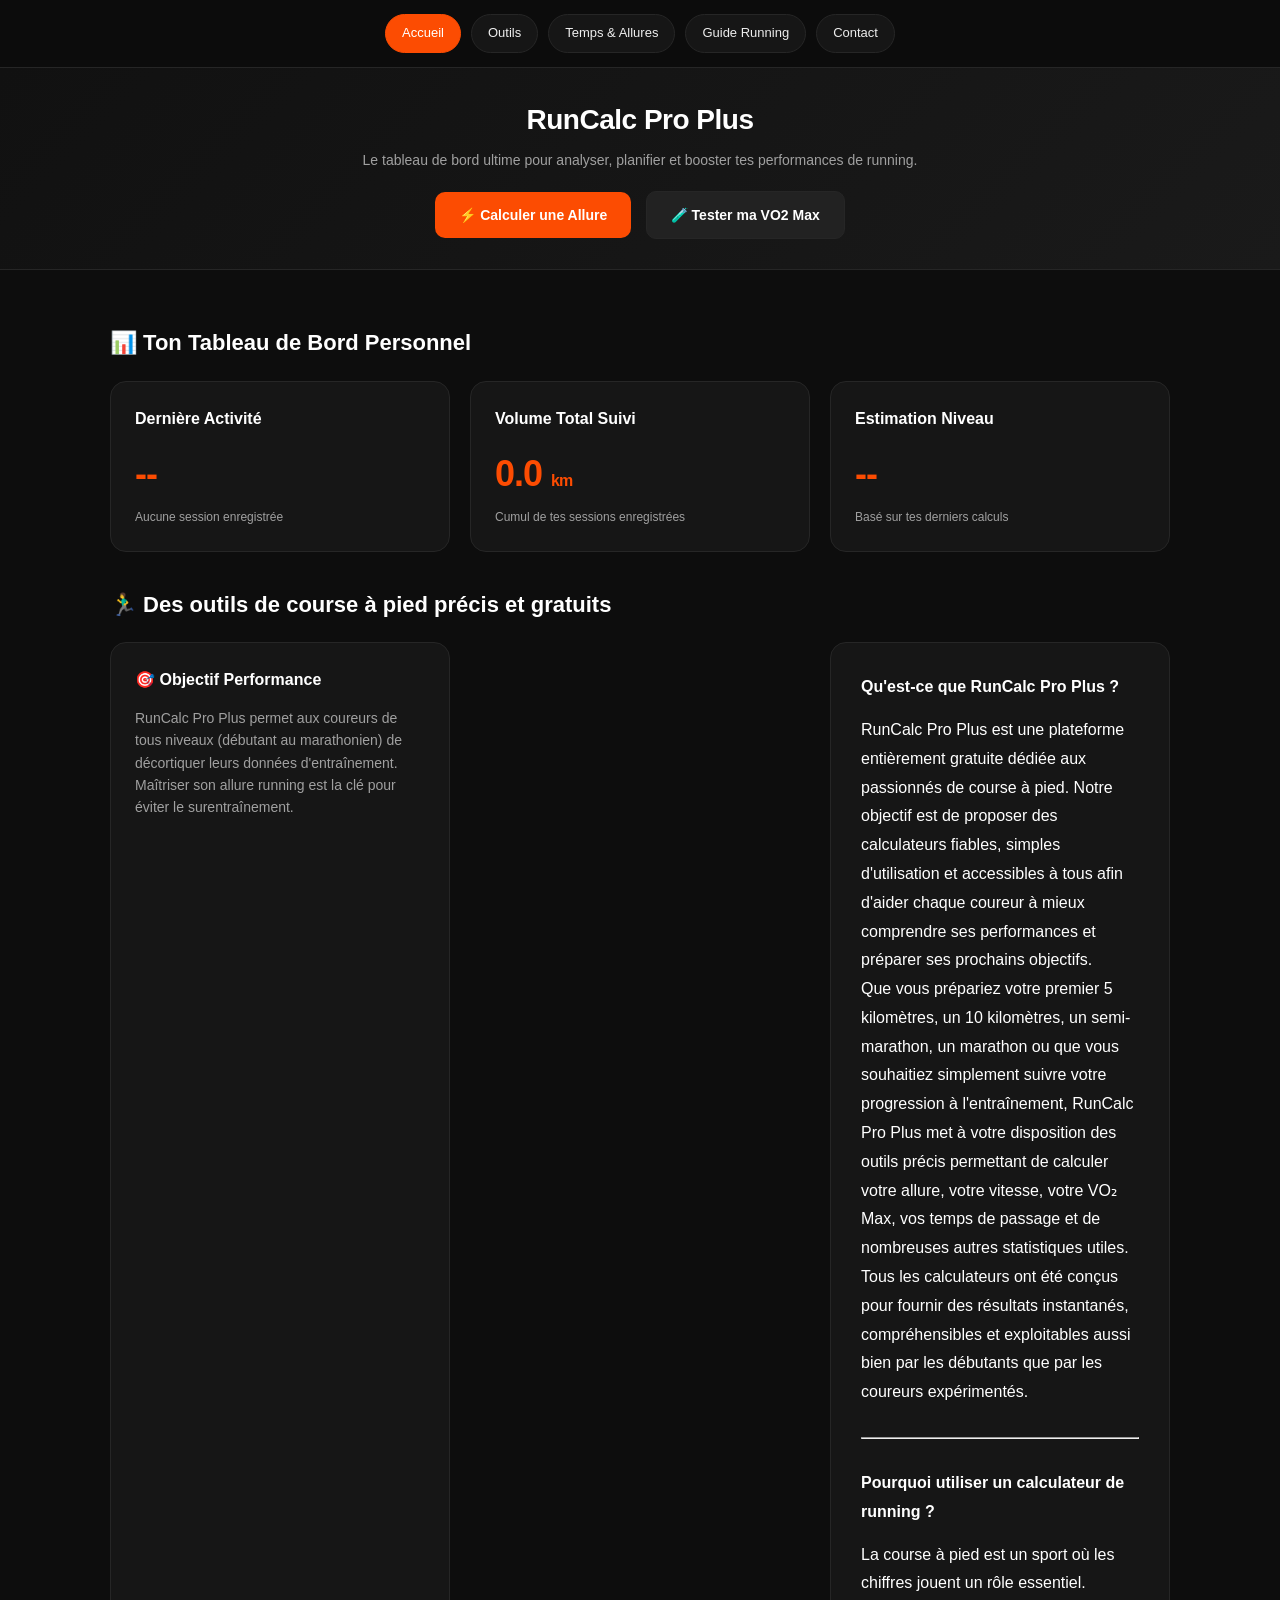
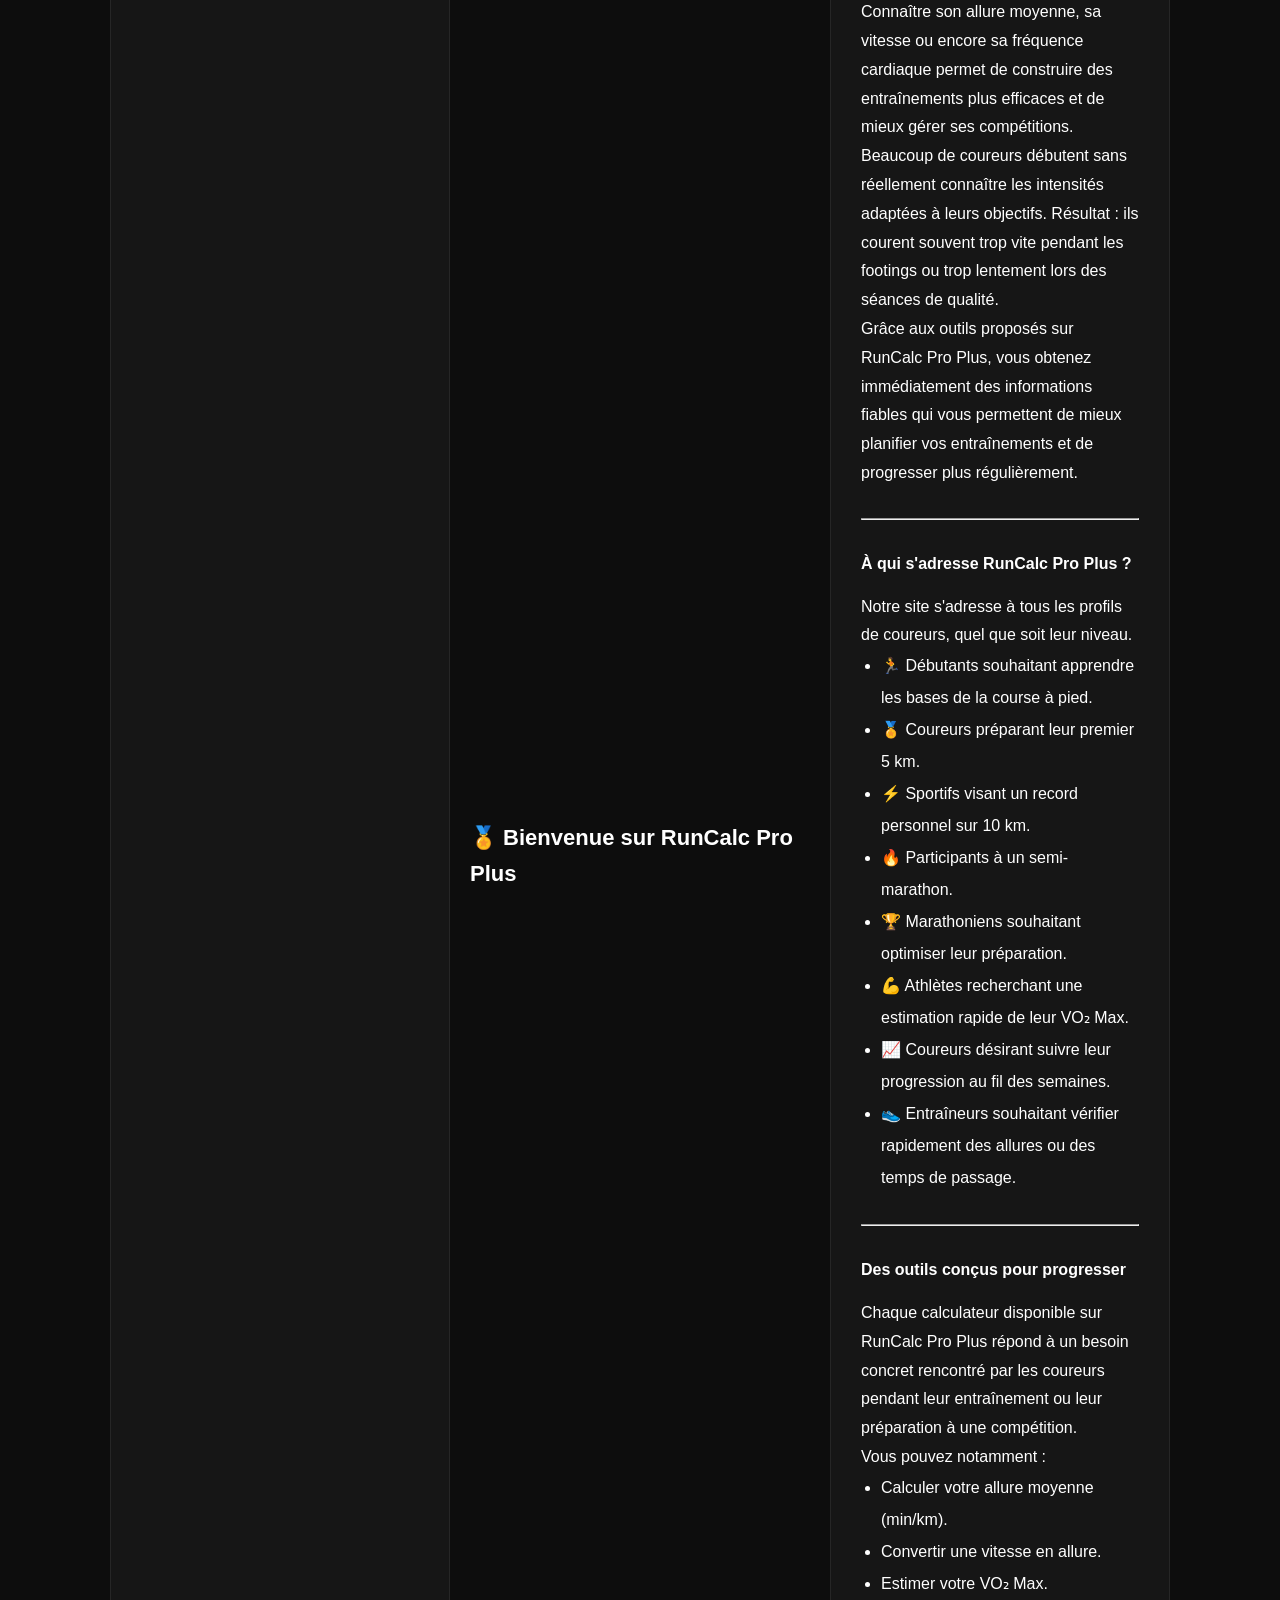
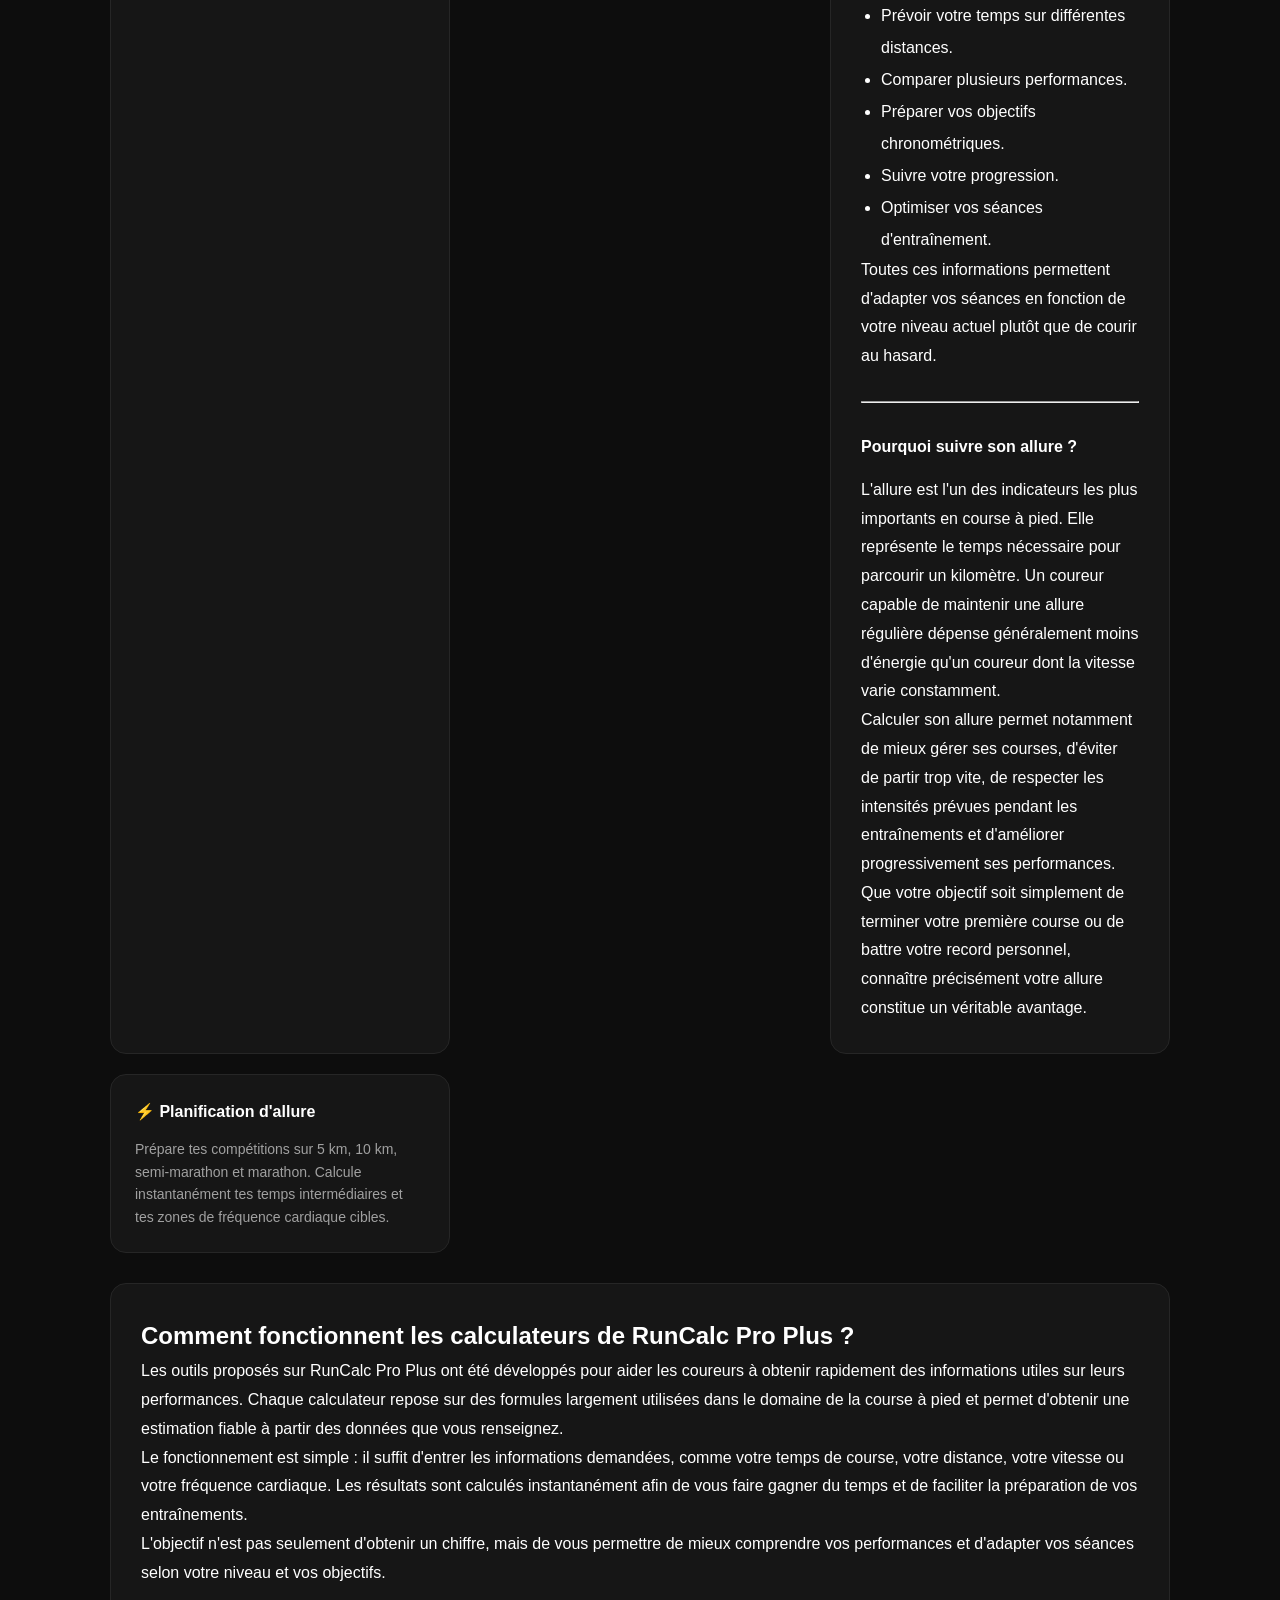
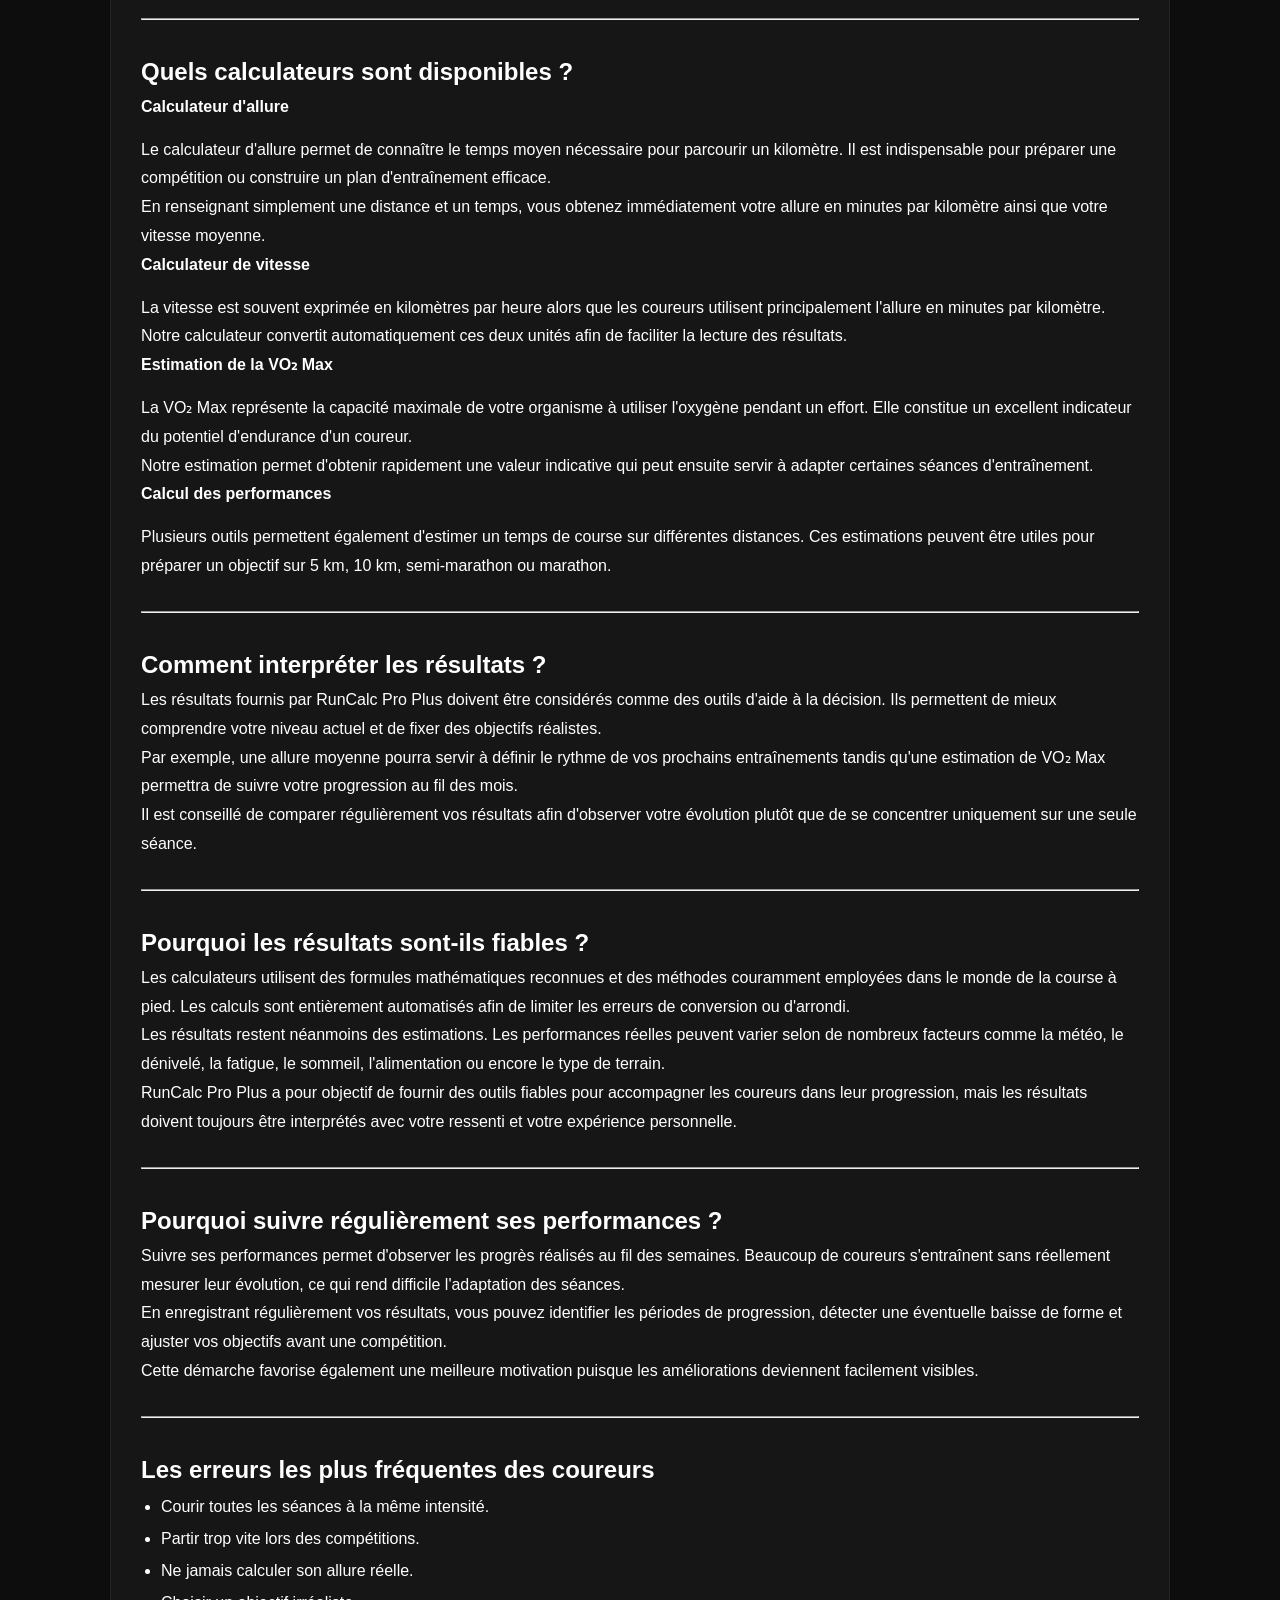
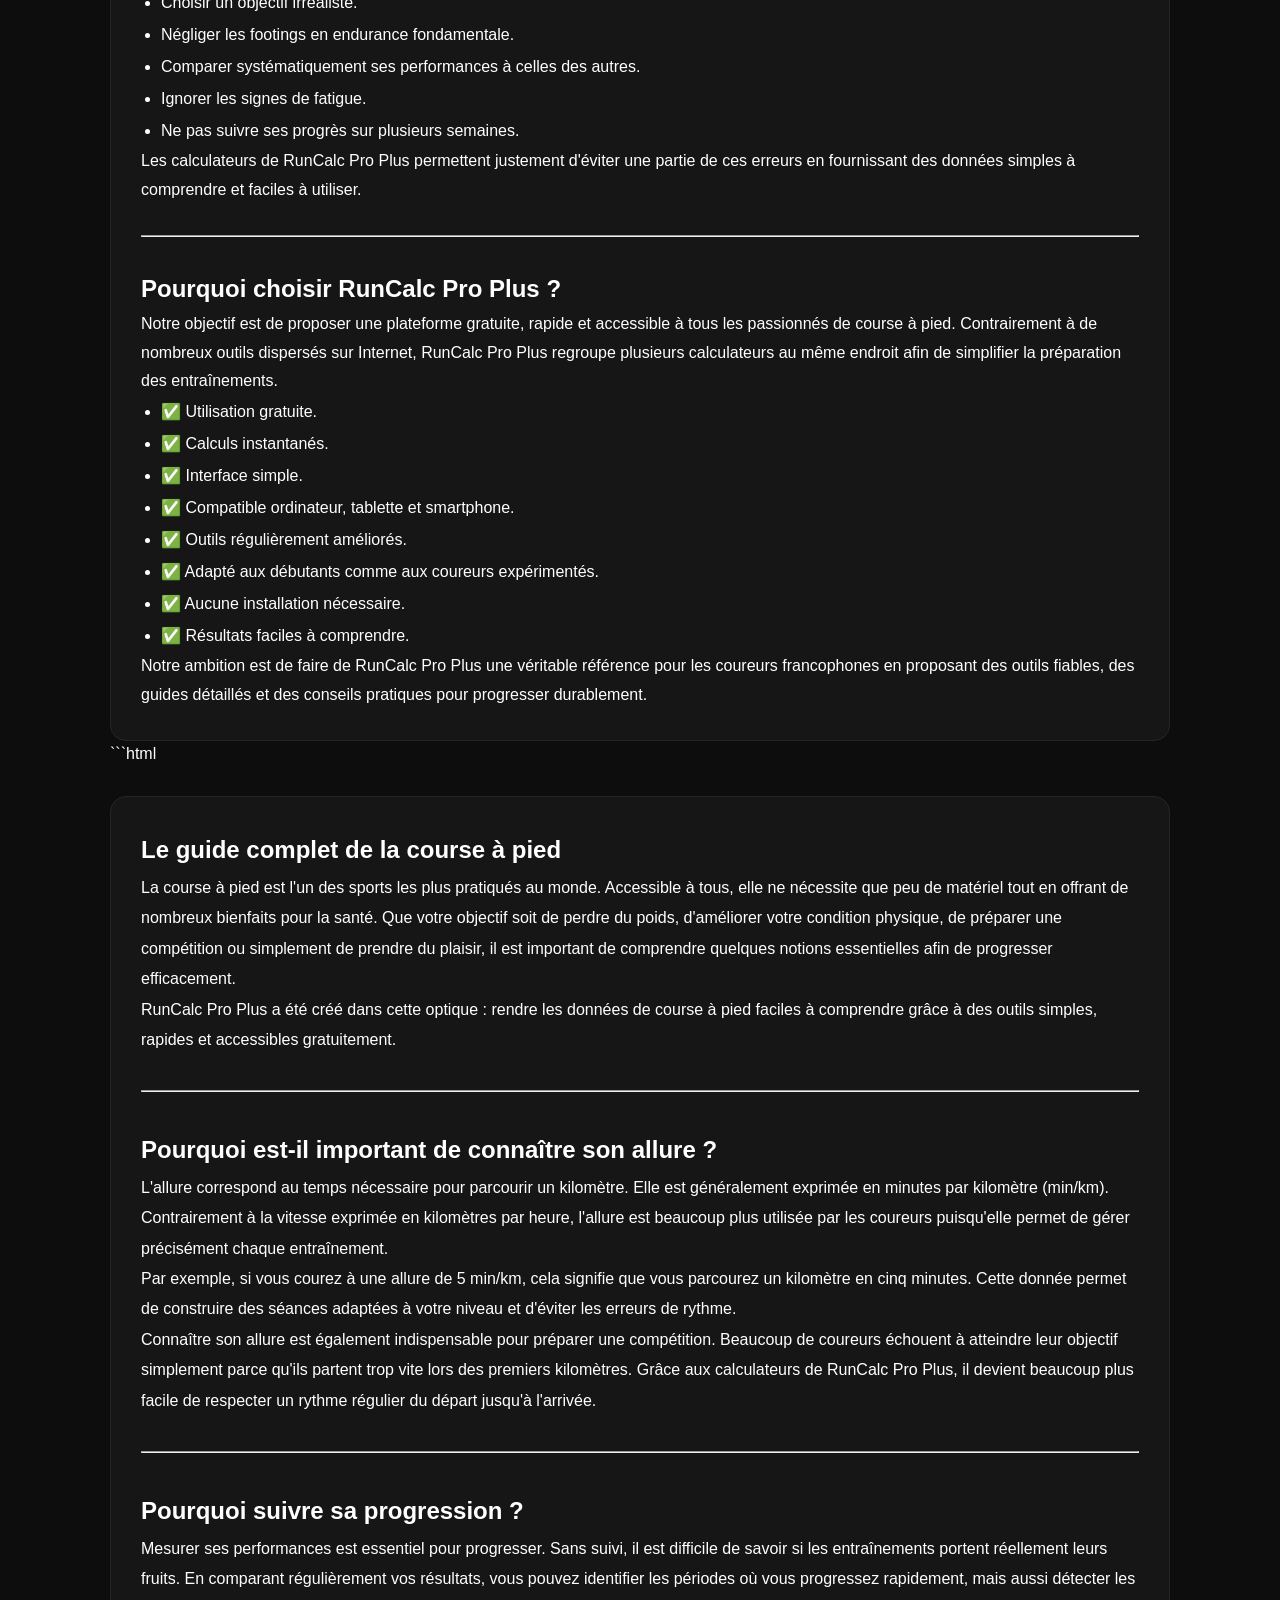
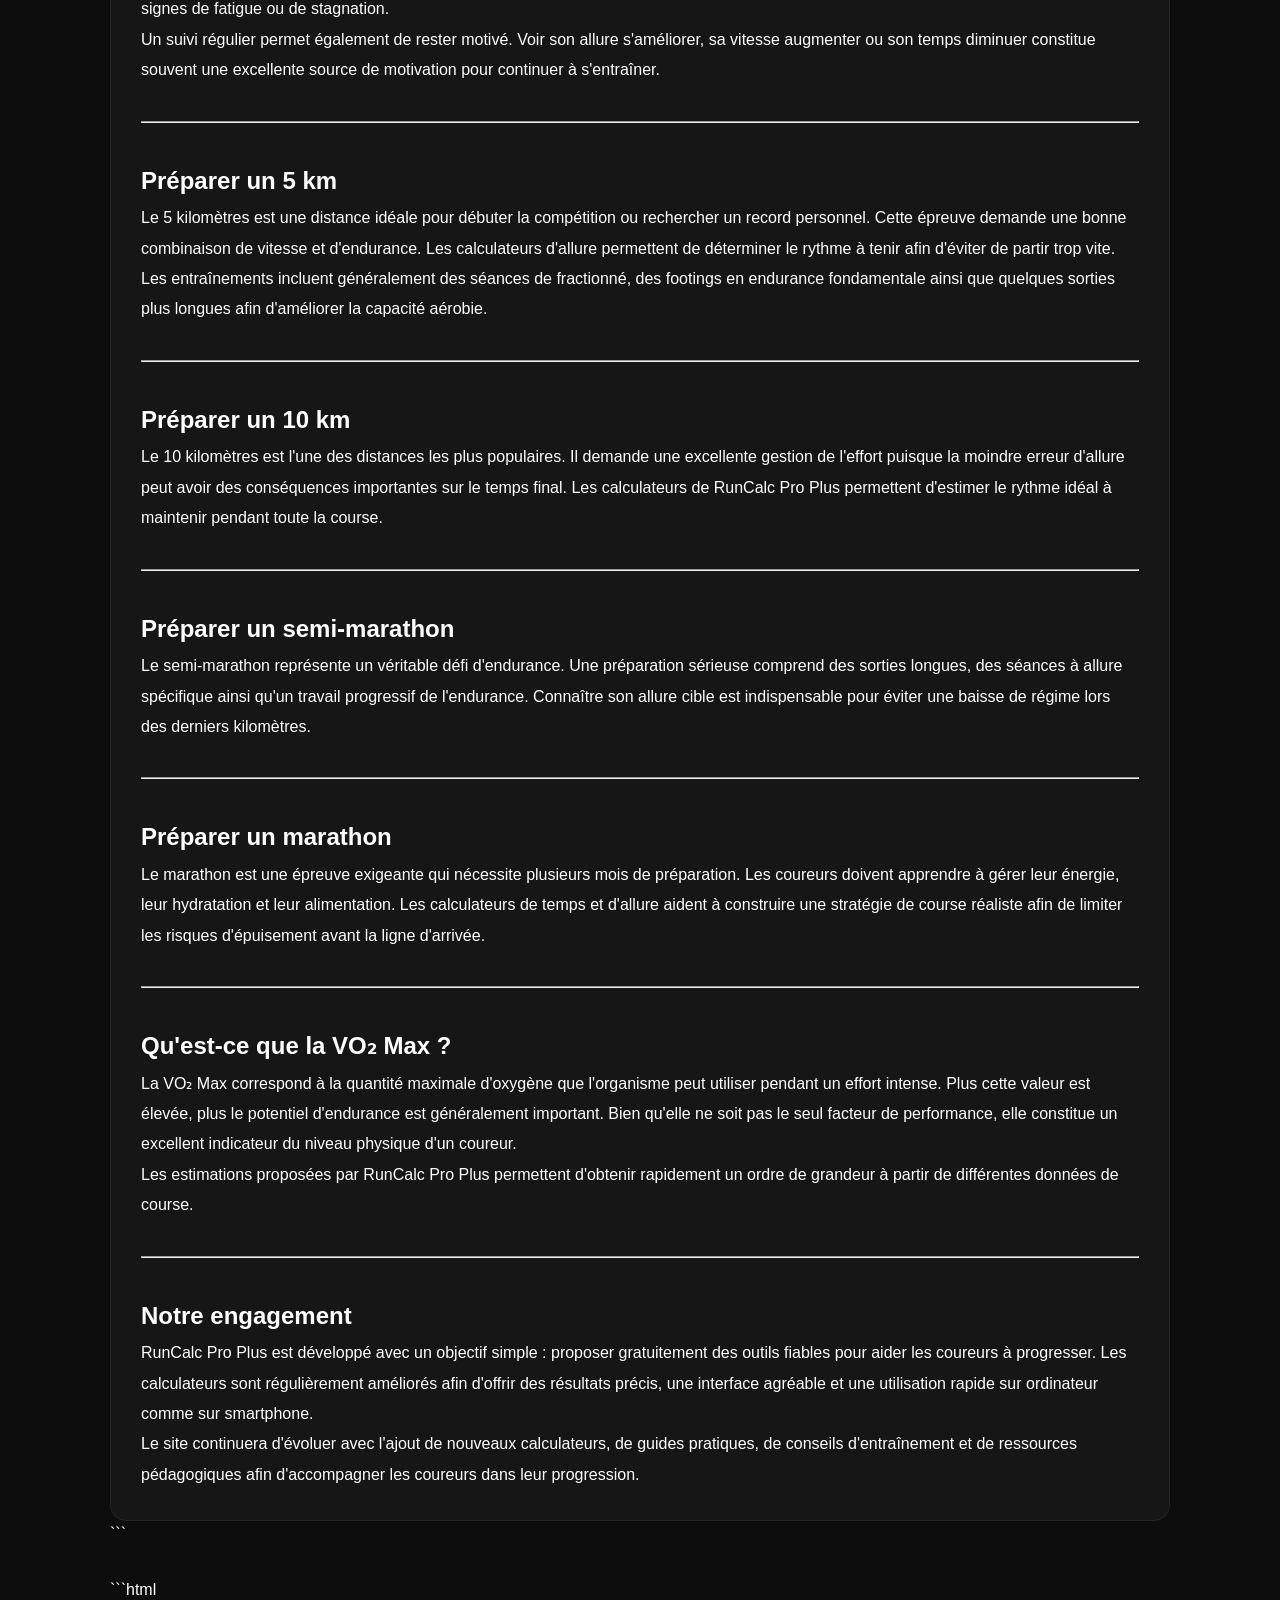
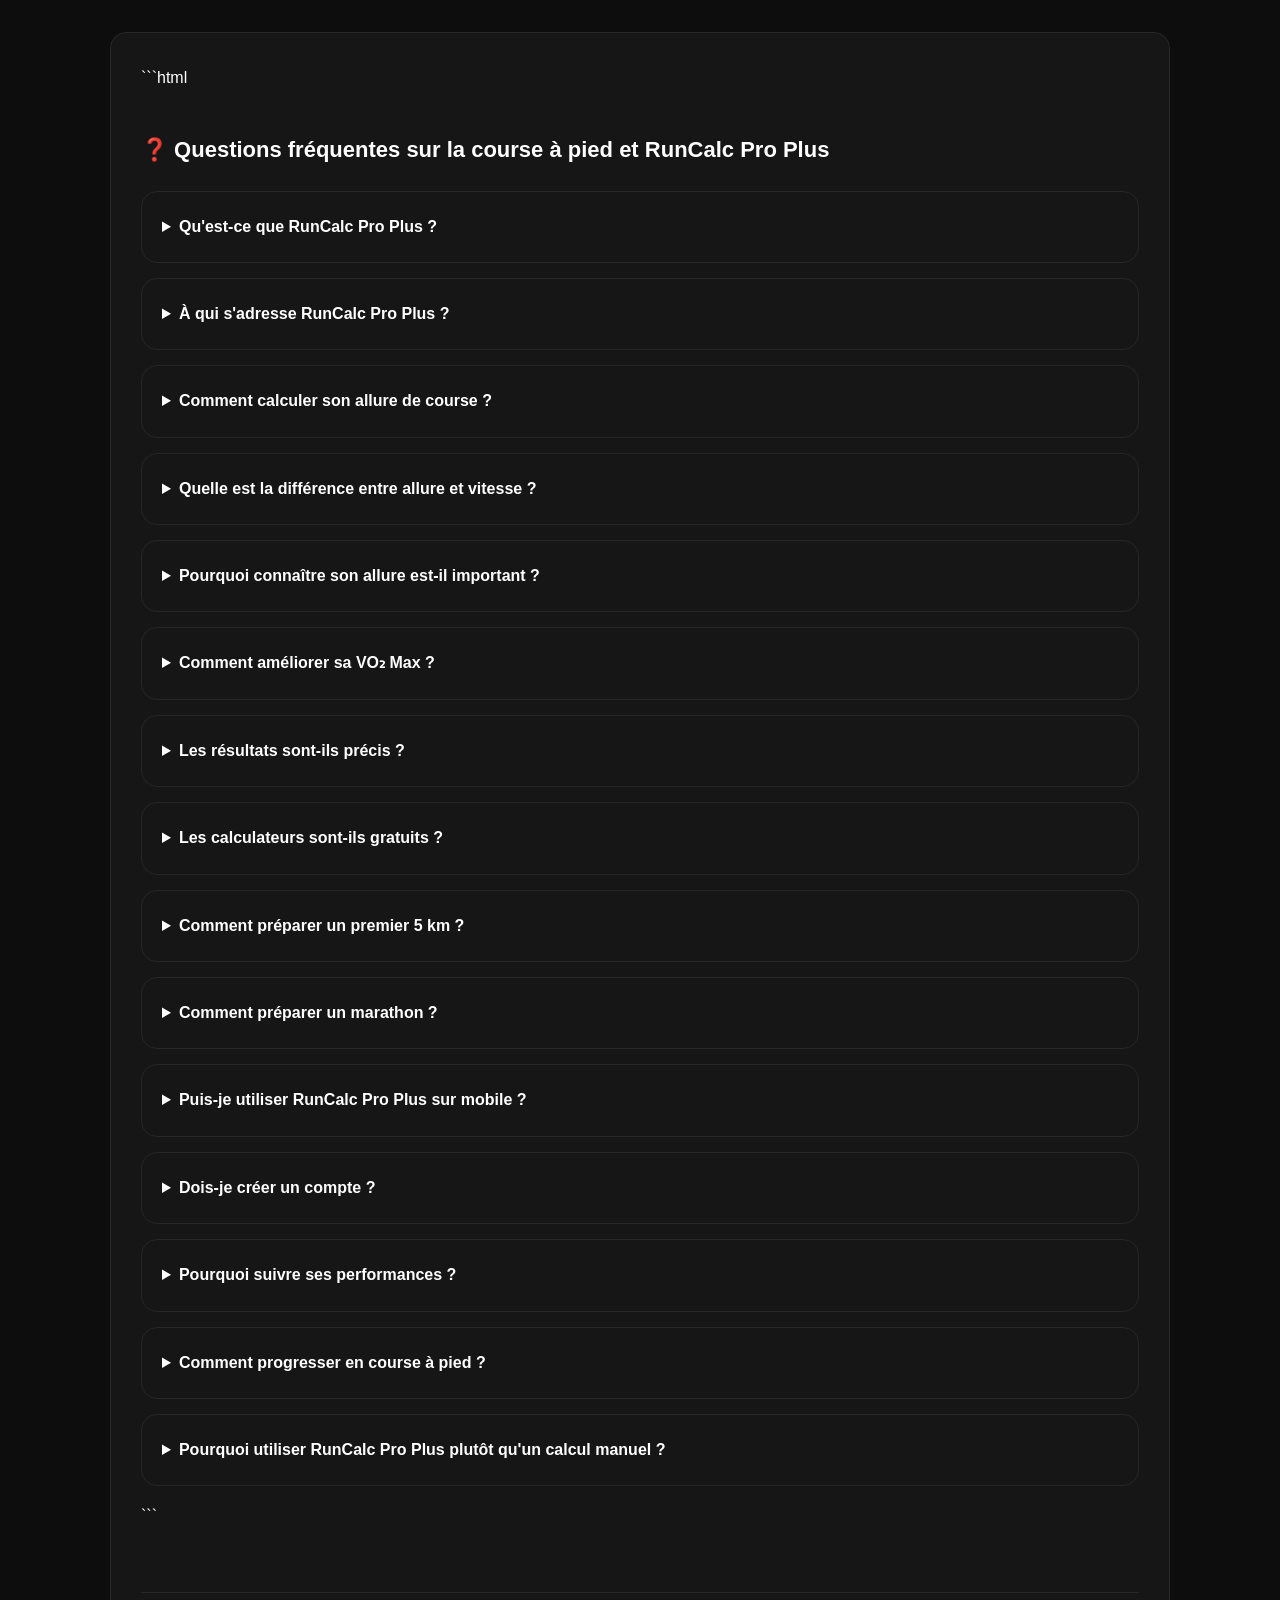
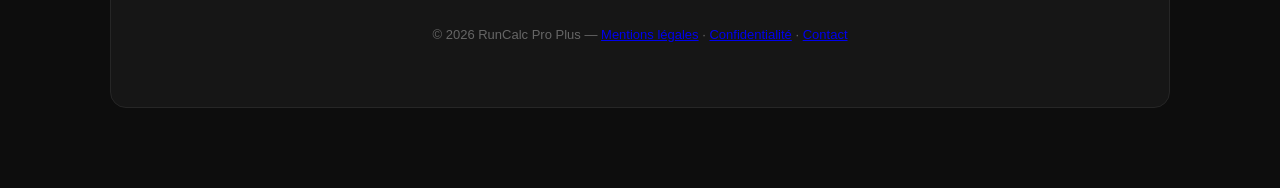
==== commit 010c2c27: "Update index.html" ====
--- a/index.html
+++ b/index.html
@@ -578,9 +578,12 @@
 ```
 
 
-    <div class="footer">
-      © 2026 RunCalc Pro Plus — Tous droits réservés.
-    </div>
+   <div class="footer">
+  © 2026 RunCalc Pro Plus — 
+  <a href="mentions-legales.html">Mentions légales</a> · 
+  <a href="confidentialite.html">Confidentialité</a> · 
+  <a href="contact.html">Contact</a>
+</div>
   </div>
 
   <script>
